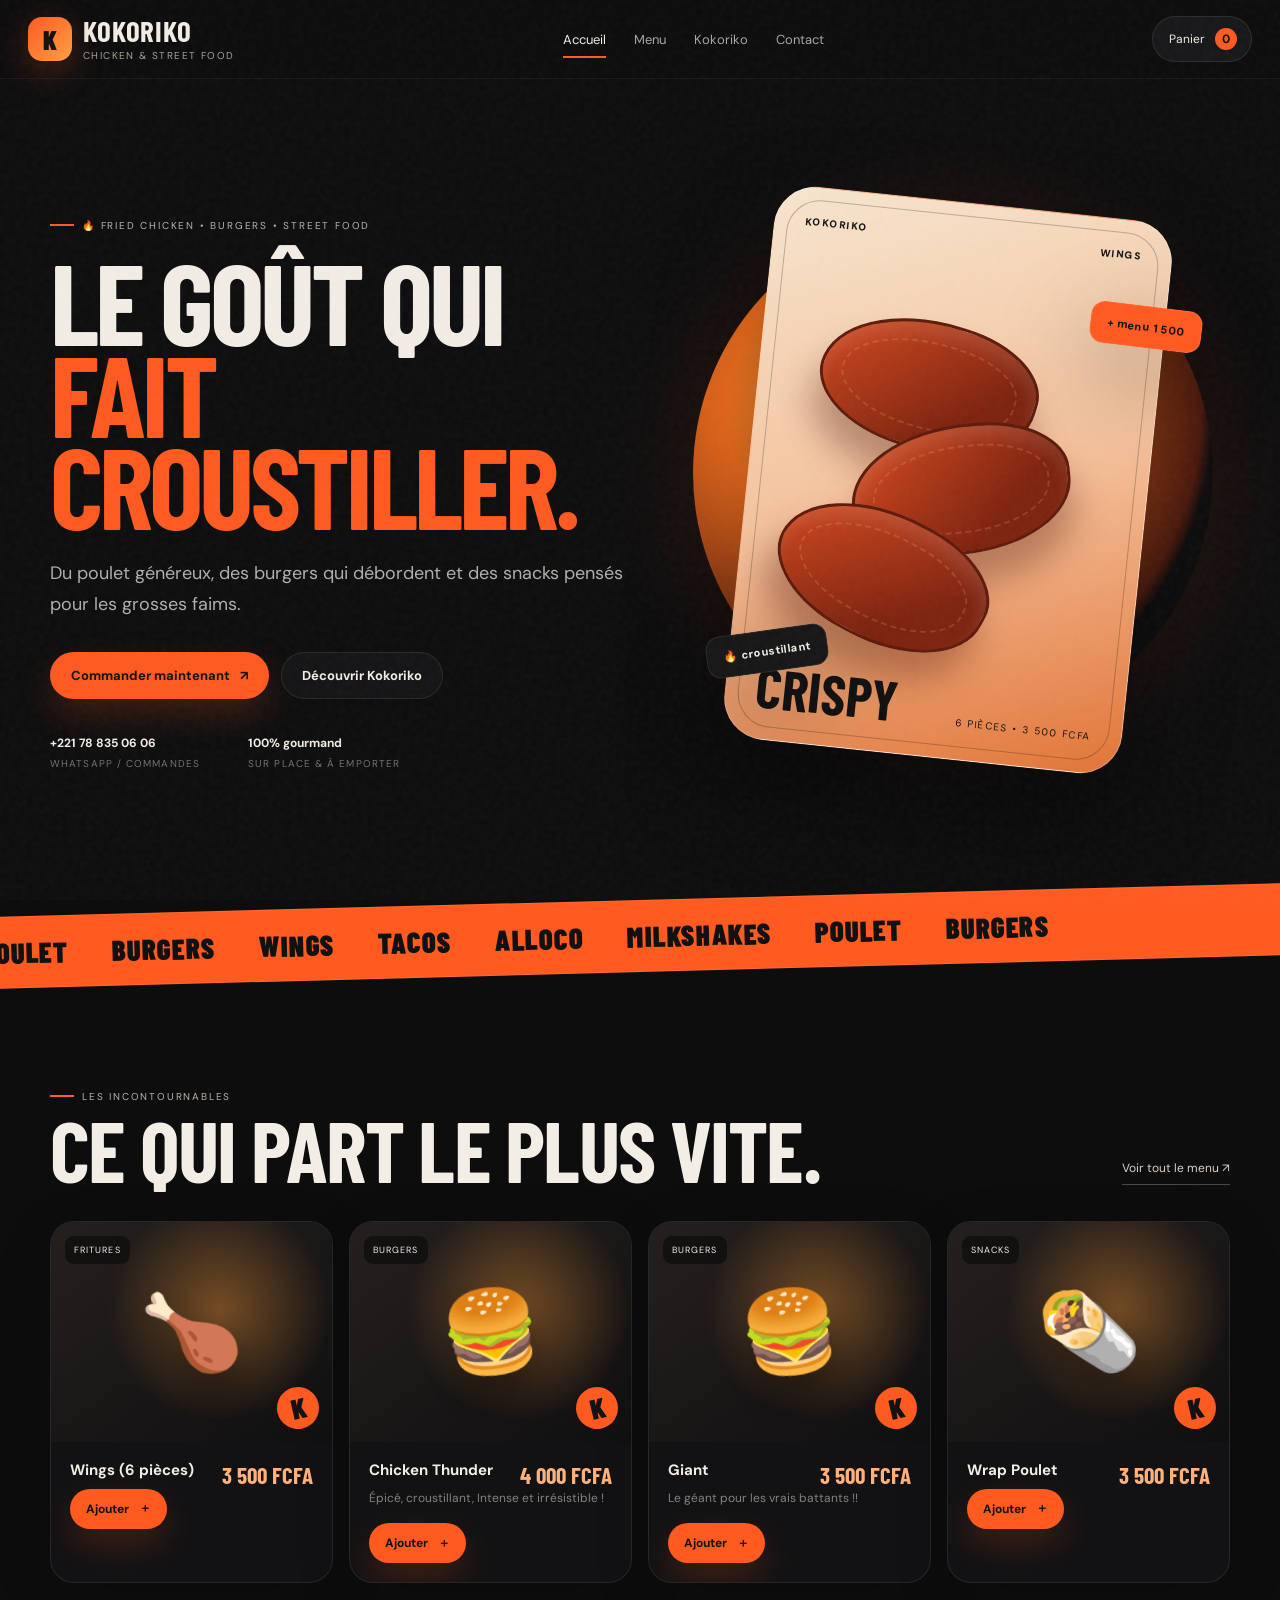
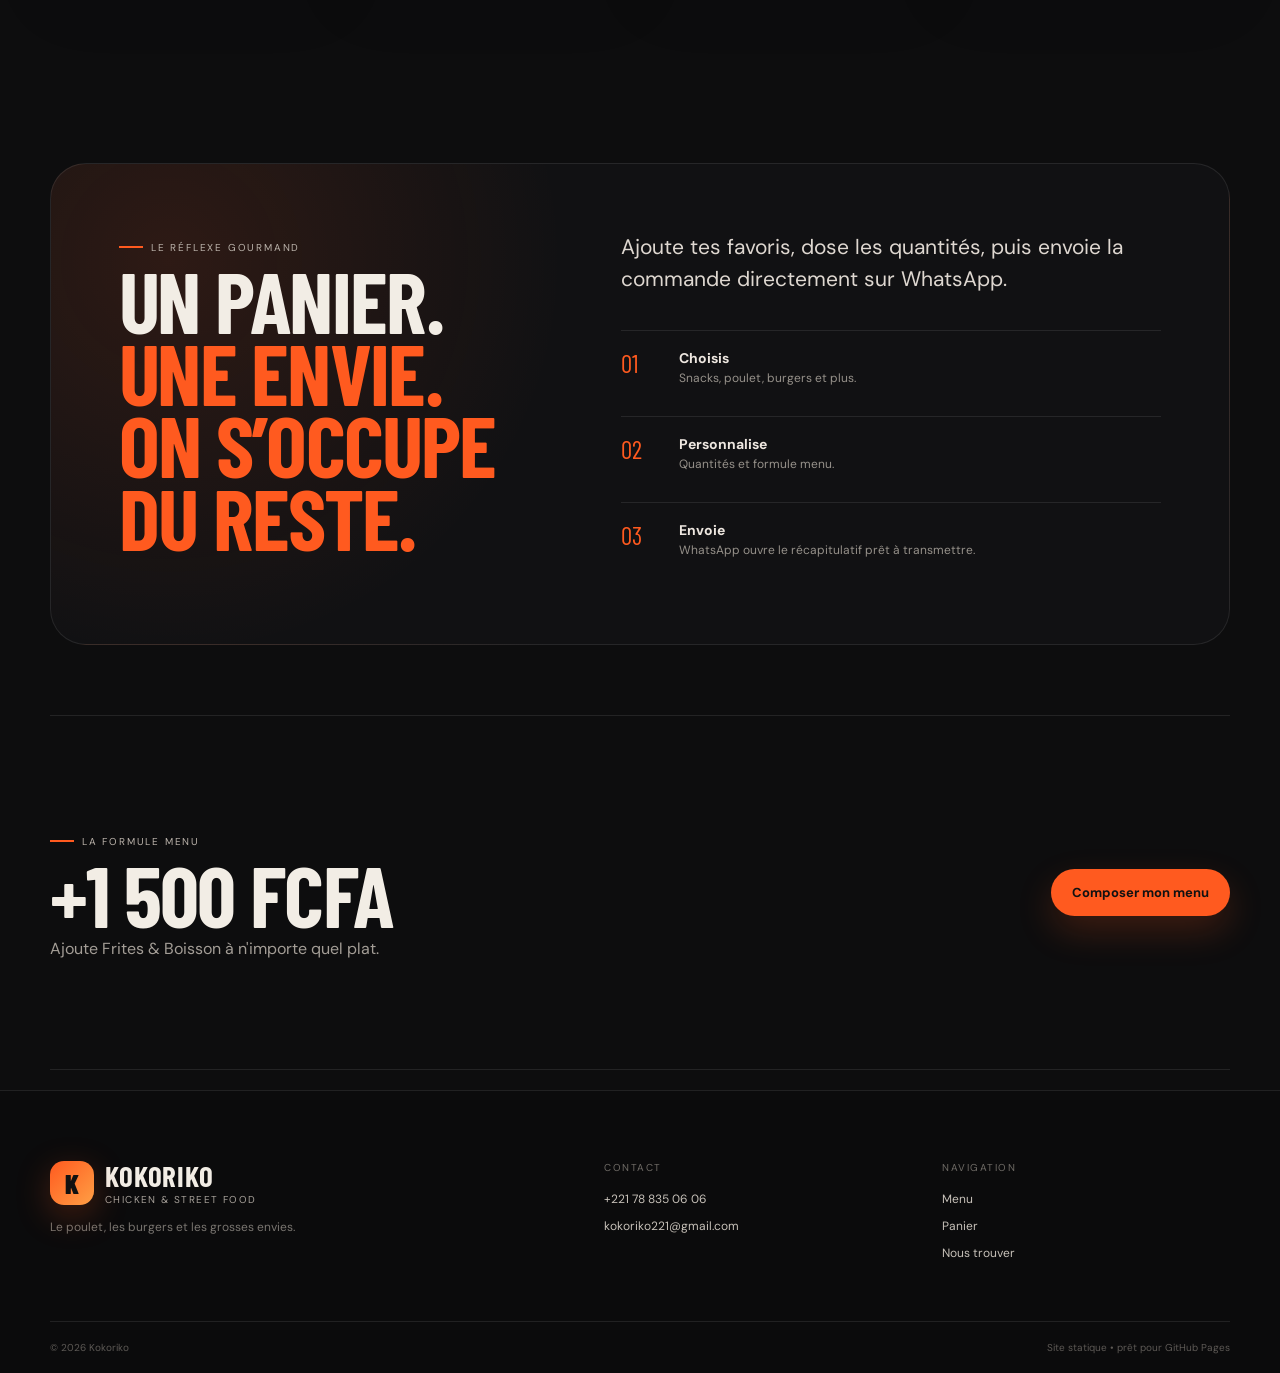
==== index.html @ 13b1b7cf "ase" ====
<!doctype html>
<html lang="fr">
<head>
  <meta charset="utf-8">
  <meta name="viewport" content="width=device-width, initial-scale=1">
  <meta name="description" content="Kokoriko — poulet, burgers, snacks et accompagnements. Commandez en ligne et envoyez votre panier par WhatsApp.">
  <meta name="theme-color" content="#101010">
  <title>Kokoriko — Le goût qui fait croustiller</title>
  <link rel="stylesheet" href="styles.css">
  <script defer src="app.js"></script>
</head>
<body data-page="home">
  <div class="noise" aria-hidden="true"></div>
  <header class="site-header">
    <a class="brand" href="index.html" aria-label="Kokoriko, accueil">
      <span class="brand-mark"><img src="assets/logokok.jpeg" alt="" onerror="this.style.display='none'" loading="lazy"><span>K</span></span>
      <span class="brand-copy"><strong>Kokoriko</strong><small>Chicken & Street Food</small></span>
    </a>
    <nav class="main-nav" aria-label="Navigation principale">
      <a class="nav-link is-active" href="index.html">Accueil</a>
      <a class="nav-link" href="menu.html">Menu</a>
      <a class="nav-link" href="a-propos.html">Kokoriko</a>
      <a class="nav-link" href="contact.html">Contact</a>
    </nav>
    <a class="cart-pill" href="panier.html" aria-label="Voir le panier">
      <span>Panier</span><b data-cart-count>0</b>
    </a>
  </header>

  <main>
    <section class="hero shell">
      <div class="hero-copy reveal">
        <span class="eyebrow">🔥 Fried chicken • burgers • street food</span>
        <h1>Le goût qui<br><em>fait croustiller.</em></h1>
        <p>Du poulet généreux, des burgers qui débordent et des snacks pensés pour les grosses faims.</p>
        <div class="hero-actions">
          <a class="btn btn-primary" href="menu.html">Commander maintenant <span>↗</span></a>
          <a class="btn btn-ghost" href="a-propos.html">Découvrir Kokoriko</a>
        </div>
        <div class="hero-meta">
          <span><b>+221 78 835 06 06</b><small>WhatsApp / commandes</small></span>
          <span><b>100% gourmand</b><small>sur place & à emporter</small></span>
        </div>
      </div>
      <div class="hero-art reveal reveal-delay" aria-label="Illustration Kokoriko">
        <div class="sun-disc"></div>
        <div class="chicken-card">
          <div class="card-top"><span>KOKORIKO</span><span>WINGS</span></div>
          <div class="food-stack">
            <div class="wing wing-1"></div><div class="wing wing-2"></div><div class="wing wing-3"></div>
          </div>
          <div class="card-bottom"><strong>CRISPY</strong><small>6 pièces • 3 500 FCFA</small></div>
        </div>
        <div class="floating-note note-1">🔥 croustillant</div>
        <div class="floating-note note-2">+ menu 1 500</div>
      </div>
    </section>

    <section class="marquee" aria-label="Spécialités Kokoriko">
      <div><span>POULET</span><span>BURGERS</span><span>WINGS</span><span>TACOS</span><span>ALLOCO</span><span>MILKSHAKES</span><span>POULET</span><span>BURGERS</span></div>
    </section>

    <section class="section shell">
      <div class="section-head reveal">
        <div><span class="eyebrow">Les incontournables</span><h2>Ce qui part le plus vite.</h2></div>
        <a class="text-link" href="menu.html">Voir tout le menu ↗</a>
      </div>
      <div class="product-grid featured-grid" data-featured></div>
    </section>

    <section class="section dark-panel shell reveal">
      <div class="story-grid">
        <div>
          <span class="eyebrow">Le réflexe gourmand</span>
          <h2>Un panier.<br><em>Une envie.<br>On s’occupe du reste.</em></h2>
        </div>
        <div>
          <p class="lead">Ajoute tes favoris, dose les quantités, puis envoie la commande directement sur WhatsApp.</p>
          <div class="feature-list">
            <div><span>01</span><p><strong>Choisis</strong><br>Snacks, poulet, burgers et plus.</p></div>
            <div><span>02</span><p><strong>Personnalise</strong><br>Quantités et formule menu.</p></div>
            <div><span>03</span><p><strong>Envoie</strong><br>WhatsApp ouvre le récapitulatif prêt à transmettre.</p></div>
          </div>
        </div>
      </div>
    </section>

    <section class="section shell cta-banner reveal">
      <div><span class="eyebrow">La formule menu</span><h2>+1 500 FCFA</h2><p>Ajoute Frites & Boisson à n'importe quel plat.</p></div>
      <a class="btn btn-primary" href="menu.html">Composer mon menu</a>
    </section>
  </main>

  <footer class="site-footer">
    <div class="shell footer-grid">
      <div><a class="brand" href="index.html"><span class="brand-mark"><img src="assets/logokok.jpeg" alt="" onerror="this.style.display='none'" loading="lazy"><span>K</span></span><span class="brand-copy"><strong>Kokoriko</strong><small>Chicken & Street Food</small></span></a><p>Le poulet, les burgers et les grosses envies.</p></div>
      <div><span class="footer-label">Contact</span><a href="tel:+221788350606">+221 78 835 06 06</a><a href="mailto:kokoriko221@gmail.com">kokoriko221@gmail.com</a></div>
      <div><span class="footer-label">Navigation</span><a href="menu.html">Menu</a><a href="panier.html">Panier</a><a href="contact.html">Nous trouver</a></div>
    </div>
    <div class="shell footer-bottom"><span>© <span data-year></span> Kokoriko</span><span>Site statique • prêt pour GitHub Pages</span></div>
  </footer>
</body>
</html>
---- styles.css ----
@import url('https://fonts.googleapis.com/css2?family=Barlow+Condensed:wght@500;600;700;800;900&family=DM+Sans:wght@400;500;600;700&display=swap');
:root{--bg:#0d0d0e;--panel:#151517;--paper:#f2ede5;--muted:#a7a19a;--ink:#121213;--accent:#ff5a1f;--accent-2:#ff9d38;--line:rgba(255,255,255,.09);--shadow:0 30px 90px rgba(0,0,0,.34);--radius:28px}
*{box-sizing:border-box}html{scroll-behavior:smooth}body{margin:0;background:var(--bg);color:var(--paper);font-family:'DM Sans',system-ui,sans-serif;overflow-x:hidden}body.drawer-open{overflow:hidden}a{text-decoration:none;color:inherit}button,input{font:inherit}button{cursor:pointer}.shell{width:min(1180px,calc(100% - 40px));margin-inline:auto}.noise{pointer-events:none;position:fixed;inset:0;z-index:1000;opacity:.045;background-image:url("data:image/svg+xml,%3Csvg viewBox='0 0 180 180' xmlns='http://www.w3.org/2000/svg'%3E%3Cfilter id='n'%3E%3CfeTurbulence type='fractalNoise' baseFrequency='.85' numOctaves='2' stitchTiles='stitch'/%3E%3C/filter%3E%3Crect width='100%25' height='100%25' filter='url(%23n)' opacity='.9'/%3E%3C/svg%3E")} .site-header{position:sticky;top:0;z-index:200;padding:16px 28px;display:flex;align-items:center;justify-content:space-between;gap:24px;background:rgba(13,13,14,.78);backdrop-filter:blur(18px);border-bottom:1px solid rgba(255,255,255,.05)}.brand{display:inline-flex;align-items:center;gap:11px;min-width:205px}.brand-mark{display:grid;place-items:center;width:44px;height:44px;border-radius:14px;background:linear-gradient(135deg,var(--accent),#ff9f45);color:#111;font-family:'Barlow Condensed',sans-serif;font-weight:900;font-size:27px;box-shadow:0 10px 34px rgba(255,90,31,.25);position:relative;overflow:hidden}.brand-mark:after{content:'';position:absolute;width:18px;height:100px;transform:rotate(35deg);background:rgba(255,255,255,.25);left:-35px;transition:.5s}.brand:hover .brand-mark:after{left:70px}.brand-mark img{position:absolute;inset:0;width:100%;height:100%;object-fit:cover;z-index:2}.brand-mark>span{position:relative;z-index:1}.brand-copy{display:flex;flex-direction:column;line-height:.9}.brand-copy strong{text-transform:uppercase;font-family:'Barlow Condensed',sans-serif;font-size:29px;letter-spacing:.03em}.brand-copy small{font-size:10px;color:var(--muted);letter-spacing:.14em;text-transform:uppercase;margin-top:6px}.main-nav{display:flex;align-items:center;justify-content:center;gap:28px}.nav-link{font-size:13px;color:#aaa6a0;transition:.25s;position:relative}.nav-link:after{content:'';position:absolute;left:0;bottom:-10px;width:100%;height:2px;background:var(--accent);transform:scaleX(0);transform-origin:left;transition:.25s}.nav-link:hover,.nav-link.is-active{color:var(--paper)}.nav-link.is-active:after,.nav-link:hover:after{transform:scaleX(1)}.cart-pill{display:inline-flex;align-items:center;gap:10px;padding:11px 14px 11px 16px;border:1px solid var(--line);border-radius:999px;background:#171719;font-size:12px;transition:.25s}.cart-pill:hover{border-color:rgba(255,90,31,.4);transform:translateY(-1px)}.cart-pill b{display:grid;place-items:center;min-width:22px;height:22px;padding:0 6px;border-radius:999px;background:var(--accent);color:#101010}.hero{min-height:calc(100vh - 78px);display:grid;grid-template-columns:1.02fr .98fr;gap:30px;align-items:center;padding-block:70px 90px}.hero-copy{padding-top:20px}.eyebrow{display:inline-flex;align-items:center;gap:8px;font-size:10px;letter-spacing:.18em;text-transform:uppercase;color:#bbb3ab}.eyebrow:before{content:'';width:24px;height:2px;background:var(--accent);display:inline-block}.hero h1,.page-hero h1{font-family:'Barlow Condensed',sans-serif;font-size:clamp(76px,9vw,148px);line-height:.8;letter-spacing:-.035em;text-transform:uppercase;margin:22px 0 28px}.hero h1 em,.page-hero h1 em,h2 em{font-style:normal;color:var(--accent)}.hero-copy>p,.page-hero p{max-width:600px;font-size:18px;line-height:1.7;color:#b2aea8}.hero-actions{display:flex;gap:12px;flex-wrap:wrap;margin-top:32px}.btn{display:inline-flex;justify-content:center;align-items:center;gap:10px;border:1px solid transparent;border-radius:999px;padding:14px 20px;font-weight:700;font-size:13px;transition:.25s;min-height:46px}.btn:hover{transform:translateY(-2px)}.btn-primary{background:var(--accent);color:#111;box-shadow:0 15px 36px rgba(255,90,31,.2)}.btn-primary:hover{background:#ff6d38}.btn-ghost{border-color:var(--line);background:#141416;color:var(--paper)}.btn-small{min-height:40px;padding:10px 15px;font-size:12px}.full{width:100%}.hero-meta{display:flex;gap:48px;margin-top:36px}.hero-meta span{display:flex;flex-direction:column;gap:6px}.hero-meta b{font-size:12px}.hero-meta small{color:#74716c;font-size:10px;text-transform:uppercase;letter-spacing:.11em}.hero-art{position:relative;min-height:620px;display:grid;place-items:center}.sun-disc{position:absolute;right:3%;top:7%;width:min(520px,72vw);aspect-ratio:1;border-radius:50%;background:radial-gradient(circle at 38% 38%,#ffc164 0,#ff7b29 34%,#4e1c10 68%,rgba(21,10,7,.1) 71%);filter:saturate(1.1);box-shadow:0 0 100px rgba(255,90,31,.12)}.chicken-card{position:relative;width:min(400px,74vw);aspect-ratio:.72;border-radius:42px;background:linear-gradient(160deg,#f7e6cf,#f5c29c 51%,#e27436);transform:rotate(6deg);box-shadow:0 45px 100px rgba(0,0,0,.45);overflow:hidden;border:1px solid rgba(255,255,255,.23)}.chicken-card:before{content:'';position:absolute;inset:12px;border:1px solid rgba(17,17,17,.25);border-radius:34px}.card-top,.card-bottom{position:absolute;left:30px;right:30px;display:flex;justify-content:space-between;z-index:3;color:#111}.card-top{top:28px;font-size:10px;font-weight:800;letter-spacing:.15em}.card-bottom{bottom:30px;align-items:flex-end}.card-bottom strong{font-family:'Barlow Condensed',sans-serif;font-size:56px;line-height:.8}.card-bottom small{font-size:10px;text-transform:uppercase;letter-spacing:.14em}.food-stack{position:absolute;inset:90px 28px 88px}.wing{position:absolute;width:220px;height:130px;border-radius:58% 42% 54% 46%;background:linear-gradient(135deg,#d94c20,#7e230f 70%);box-shadow:inset 0 12px 16px rgba(255,255,255,.1),0 30px 35px rgba(75,20,8,.35);border:3px solid #5e1b0d;transform-origin:center}.wing:after{content:'';position:absolute;inset:18px;border-radius:inherit;border:2px dashed rgba(255,196,140,.18)}.wing-1{top:30px;left:32px;transform:rotate(11deg)}.wing-2{top:130px;left:75px;transform:rotate(-11deg)}.wing-3{top:225px;left:6px;transform:rotate(22deg)}.floating-note{position:absolute;padding:13px 16px;background:#161617;border:1px solid var(--line);box-shadow:var(--shadow);border-radius:14px;font-weight:800;font-size:11px;letter-spacing:.04em}.note-1{left:7%;bottom:19%;transform:rotate(-8deg)}.note-2{right:5%;top:22%;transform:rotate(7deg);background:var(--accent);color:#111}.marquee{padding:17px 0;overflow:hidden;border-top:1px solid var(--line);border-bottom:1px solid var(--line);transform:rotate(-1.5deg) scale(1.03);background:var(--accent);color:#111}.marquee>div{display:flex;gap:42px;width:max-content;animation:scroll 22s linear infinite;font-family:'Barlow Condensed',sans-serif;font-size:28px;font-weight:900;text-transform:uppercase;letter-spacing:.04em}@keyframes scroll{to{transform:translateX(-50%)}}.section{padding-block:110px}.section-head{display:flex;justify-content:space-between;align-items:flex-end;gap:20px;margin-bottom:36px}.section h2,.story-grid h2,.cta-banner h2{font-family:'Barlow Condensed',sans-serif;text-transform:uppercase;font-size:clamp(52px,7vw,86px);line-height:.84;margin:10px 0 0;letter-spacing:-.02em}.text-link{font-size:12px;color:#d8d0c8;padding-bottom:8px;border-bottom:1px solid #4a4743}.product-grid{display:grid;grid-template-columns:repeat(4,1fr);gap:16px}.product-card{background:#121214;border:1px solid var(--line);border-radius:24px;overflow:hidden;transition:.35s;box-shadow:0 18px 60px rgba(0,0,0,.12)}.product-card:hover{transform:translateY(-8px);border-color:rgba(255,90,31,.38);box-shadow:0 25px 70px rgba(0,0,0,.28)}.product-visual{height:220px;position:relative;display:grid;place-items:center;background:radial-gradient(circle at 60% 40%,rgba(255,155,56,.4),transparent 52%),linear-gradient(145deg,#24201e,#100f10)}.product-emoji{font-size:80px;filter:drop-shadow(0 25px 20px rgba(0,0,0,.4));transform:rotate(-8deg);transition:.3s}.product-card:hover .product-emoji{transform:rotate(4deg) scale(1.06)}.product-cat{position:absolute;left:14px;top:14px;background:rgba(10,10,10,.58);backdrop-filter:blur(8px);font-size:9px;padding:8px 9px;border-radius:9px;text-transform:uppercase;letter-spacing:.12em}.product-burst{position:absolute;right:13px;bottom:13px;display:grid;place-items:center;width:42px;height:42px;border-radius:50%;background:var(--accent);color:#121212;font-family:'Barlow Condensed',sans-serif;font-size:28px;font-weight:900;transform:rotate(-13deg)}.product-body{padding:19px}.product-title{display:flex;justify-content:space-between;gap:12px;align-items:flex-start}.product-title h3,.menu-row h3{font-size:15px;margin:0 0 7px;line-height:1.2}.product-title strong,.menu-row-buy strong{white-space:nowrap;font-family:'Barlow Condensed',sans-serif;font-size:23px;color:#ffb179}.product-body p,.menu-row p{margin:0 0 16px;color:#85827e;font-size:12px;line-height:1.55}.dark-panel{padding-block:70px}.story-grid{display:grid;grid-template-columns:.9fr 1.1fr;gap:60px;padding:68px;border:1px solid var(--line);border-radius:36px;background:radial-gradient(circle at 10% 20%,rgba(255,90,31,.12),transparent 35%),#111113}.story-grid .lead{font-size:21px;line-height:1.5;color:#ded7d0;margin-top:0}.feature-list{display:grid;gap:12px;margin-top:35px}.feature-list>div{display:grid;grid-template-columns:42px 1fr;gap:16px;padding:17px 0;border-top:1px solid var(--line)}.feature-list span{font-family:'Barlow Condensed',sans-serif;font-size:25px;color:var(--accent)}.feature-list p{margin:0;color:#96918a;font-size:12px;line-height:1.5}.feature-list strong{color:#eee7e0;font-size:14px}.cta-banner{display:flex;justify-content:space-between;align-items:center;gap:24px;border-top:1px solid var(--line);border-bottom:1px solid var(--line)}.cta-banner p{color:#a39d96;margin:8px 0 0}.site-footer{border-top:1px solid var(--line);padding-top:70px;margin-top:20px;background:#0b0b0c}.footer-grid{display:grid;grid-template-columns:1.4fr .8fr .8fr;gap:50px;padding-bottom:60px}.footer-grid p{color:#797570;max-width:330px;font-size:12px;line-height:1.7}.footer-grid>div:not(:first-child){display:flex;flex-direction:column;gap:11px}.footer-grid a:not(.brand){font-size:12px;color:#c7c1b9}.footer-label{font-size:10px;text-transform:uppercase;letter-spacing:.15em;color:#6f6b66;margin-bottom:6px}.footer-bottom{padding:19px 0;border-top:1px solid var(--line);display:flex;justify-content:space-between;gap:20px;color:#5d5955;font-size:10px}.page-hero{min-height:58vh;display:flex;justify-content:space-between;align-items:center;gap:40px;padding-block:90px 50px}.page-hero>div:first-child{max-width:760px}.page-hero h1{font-size:clamp(74px,10vw,138px);margin-bottom:24px}.page-hero-sticker,.about-symbol,.contact-orb{flex:none}.page-hero-sticker{width:220px;height:220px;border-radius:50%;display:grid;place-items:center;text-align:center;background:var(--accent);color:#111;font-family:'Barlow Condensed',sans-serif;font-weight:900;font-size:53px;line-height:.72;transform:rotate(8deg);box-shadow:0 35px 80px rgba(255,90,31,.18)}.page-hero-sticker small{display:block;font:700 10px/1.35 'DM Sans',sans-serif;letter-spacing:.14em;text-transform:uppercase}.big-sticker{background:#f2ede5;color:#111;box-shadow:none}.menu-tools{display:flex;justify-content:space-between;align-items:center;gap:18px;position:sticky;top:77px;z-index:50;padding:15px 0;background:linear-gradient(180deg,rgba(13,13,14,.97) 70%,rgba(13,13,14,0));backdrop-filter:blur(14px)}.search-wrap{display:flex;align-items:center;gap:10px;min-width:280px;padding:13px 15px;border:1px solid var(--line);background:#121214;border-radius:15px}.search-wrap span{font-size:19px;color:#777}.search-wrap input{width:100%;background:none;border:0;outline:0;color:#eee;font-size:13px}.chips{display:flex;gap:8px;flex-wrap:wrap;justify-content:flex-end}.chip{border:1px solid var(--line);background:#111113;color:#a4a09b;border-radius:999px;padding:9px 11px;font-size:10px;transition:.2s}.chip:hover,.chip.is-active{background:var(--accent);color:#111;border-color:var(--accent)}.compact-top{padding-top:48px}.menu-list{display:grid;gap:70px}.menu-group-head{display:flex;justify-content:space-between;align-items:flex-end;gap:20px;margin-bottom:18px}.menu-group-head h2{font-size:38px;line-height:.95;margin:9px 0 0}.menu-count{font-size:10px;text-transform:uppercase;letter-spacing:.13em;color:#6d6964}.menu-items{border-top:1px solid var(--line)}.menu-row{display:flex;justify-content:space-between;align-items:center;gap:20px;padding:17px 0;border-bottom:1px solid var(--line);transition:.2s}.menu-row:hover{padding-inline:8px;background:rgba(255,255,255,.015)}.menu-row-main{display:flex;align-items:center;gap:14px;min-width:0}.mini-plate{flex:none;display:grid;place-items:center;width:48px;height:48px;border-radius:16px;background:#1b1918;border:1px solid var(--line);font-size:24px}.menu-row h3{font-size:14px;margin:0 0 4px}.menu-row p{margin:0;max-width:680px}.menu-row-buy{display:flex;align-items:center;gap:17px}.round-add{flex:none;width:40px;height:40px;border-radius:50%;border:1px solid rgba(255,90,31,.38);background:rgba(255,90,31,.08);color:var(--accent);font-size:23px;transition:.25s}.round-add:hover{background:var(--accent);color:#111;transform:rotate(90deg)}.cart-drawer{position:fixed;right:0;top:0;height:100vh;width:min(430px,92vw);z-index:500;transform:translateX(110%);transition:.35s cubic-bezier(.2,.9,.2,1);background:#111113;border-left:1px solid var(--line);box-shadow:-30px 0 90px rgba(0,0,0,.45)}.cart-drawer.is-open{transform:translateX(0)}.drawer-inner{height:100%;padding:34px;display:flex;flex-direction:column}.drawer-head,.cart-head{display:flex;justify-content:space-between;align-items:flex-end;gap:18px}.drawer-head h2,.cart-head h2,.checkout-card h2{margin:7px 0 0;font-family:'Barlow Condensed',sans-serif;font-size:40px;text-transform:uppercase}.icon-btn{width:38px;height:38px;border-radius:50%;border:1px solid var(--line);background:#171719;color:#eee;font-size:24px}.drawer-backdrop{display:none;position:fixed;inset:0;background:rgba(0,0,0,.58);backdrop-filter:blur(5px);z-index:450}.cart-drawer.is-open+.drawer-backdrop{display:block}.cart-items{margin:26px 0;overflow:auto;flex:1}.cart-line{display:grid;grid-template-columns:48px 1fr auto;gap:12px;padding:15px 0;border-bottom:1px solid var(--line)}.cart-line-main{min-width:0}.cart-line-main>strong{display:block;font-size:12px;line-height:1.3}.cart-line-main>span{display:block;margin-top:4px;color:#6f6b66;font-size:10px}.qty{display:flex;align-items:center;gap:10px;margin-top:8px}.qty button{width:28px;height:28px;border-radius:8px;border:1px solid var(--line);background:#171719;color:#ddd}.qty b{font-size:11px}.cart-line-total{text-align:right}.cart-line-total>strong{font-family:'Barlow Condensed',sans-serif;font-size:19px;white-space:nowrap;color:#ffb179}.remove-link,.text-btn{background:none;border:0;color:#6f6a65;font-size:10px;text-decoration:underline;padding:0;margin-top:6px}.remove-link:hover,.text-btn:hover{color:#fff}.drawer-total,.checkout-summary>div{display:flex;justify-content:space-between;align-items:center;padding:17px 0;border-top:1px solid var(--line);margin-bottom:14px}.drawer-total span,.checkout-summary span{font-size:11px;color:#88837d;text-transform:uppercase;letter-spacing:.13em}.drawer-total strong,.checkout-summary strong{font-family:'Barlow Condensed',sans-serif;font-size:35px;color:#ffb179}.drawer-empty{height:100%;display:grid;place-items:center;color:#746f69;font-size:13px}.cart-page-grid{display:grid;grid-template-columns:minmax(0,1fr) 380px;gap:34px;padding-top:40px}.cart-main{border-top:1px solid var(--line)}.cart-head{padding:20px 0;border-bottom:1px solid var(--line)}.cart-head h2{font-size:32px}.checkout-card{position:sticky;top:105px;background:#151517;border:1px solid var(--line);padding:26px;border-radius:25px;height:max-content}.checkout-card label{display:block;margin-top:18px;font-size:10px;text-transform:uppercase;letter-spacing:.12em;color:#7e7974}.checkout-card input{display:block;width:100%;margin-top:8px;padding:13px 14px;background:#0f0f10;color:#f4eee5;border:1px solid var(--line);border-radius:12px;outline:0;font-size:12px}.checkout-card input:focus{border-color:rgba(255,90,31,.58)}.checkout-summary{margin-top:20px}.checkout-summary small{display:block;color:#68635d;font-size:9px;line-height:1.5}.micro-note{font-size:9px;line-height:1.5;color:#66615c;text-align:center;margin:13px 0 0}.empty-state,.no-results{padding:80px 30px;text-align:center;border:1px dashed var(--line);border-radius:25px;margin-top:28px}.empty-state span,.no-results span{display:block;font-size:50px;margin-bottom:12px}.empty-state h3,.no-results h3{margin:0 0 7px;font-family:'Barlow Condensed',sans-serif;font-size:36px;text-transform:uppercase}.empty-state p,.no-results p{color:#77716b;font-size:12px;margin:0 0 22px}.manifesto{display:grid;grid-template-columns:.8fr 1.2fr;gap:60px}.manifesto-copy h2{font-size:clamp(58px,7vw,92px)}.manifesto-cards{display:grid;grid-template-columns:repeat(3,1fr);gap:15px}.info-card{padding:28px;border-radius:24px;background:#141416;border:1px solid var(--line);min-height:300px;display:flex;flex-direction:column}.info-card>span{font-family:'Barlow Condensed',sans-serif;color:var(--accent);font-size:30px}.info-card h3{font-family:'Barlow Condensed',sans-serif;text-transform:uppercase;font-size:40px;margin:90px 0 8px}.info-card p{font-size:12px;line-height:1.65;color:#7e7973;margin:0}.quote-panel{padding:90px 30px;text-align:center;border-top:1px solid var(--line);border-bottom:1px solid var(--line)}.quote-panel p{font-family:'Barlow Condensed',sans-serif;text-transform:uppercase;font-size:clamp(40px,6vw,78px);line-height:.9;margin:0}.quote-panel span{display:block;color:#6f6a65;text-transform:uppercase;font-size:9px;letter-spacing:.2em;margin-top:24px}.about-symbol,.contact-orb{width:240px;height:240px;border-radius:50%;display:grid;place-items:center;position:relative;background:conic-gradient(from 20deg,#ffb04d,#ff5a1f,#32160d,#ff5a1f,#ffb04d);box-shadow:0 35px 80px rgba(255,90,31,.16)}.about-symbol:after,.contact-orb:after{content:'';position:absolute;inset:18px;border-radius:50%;border:1px solid rgba(17,17,17,.25);background:#111113}.about-symbol span,.contact-orb span,.about-symbol small,.contact-orb small{position:relative;z-index:2}.about-symbol span{font-family:'Barlow Condensed',sans-serif;font-size:120px;font-weight:900}.about-symbol small,.contact-orb small{position:absolute;bottom:45px;font-size:9px;text-transform:uppercase;letter-spacing:.2em}.contact-orb span{font-family:'Barlow Condensed',sans-serif;font-size:65px;font-weight:900}.contact-grid{display:grid;grid-template-columns:repeat(2,1fr);gap:18px}.contact-card{padding:35px;background:#141416;border:1px solid var(--line);border-radius:28px;min-height:310px}.contact-icon{display:grid;place-items:center;width:54px;height:54px;border-radius:18px;background:rgba(255,90,31,.12);color:var(--accent);font-size:22px;margin-bottom:55px}.contact-card h2{font-family:'Barlow Condensed',sans-serif;font-size:43px;text-transform:uppercase;line-height:.9;margin:10px 0}.contact-card p{color:#77736e;font-size:12px;max-width:450px;line-height:1.6}.map-placeholder{min-height:390px;border:1px solid var(--line);border-radius:30px;background:linear-gradient(140deg,#151517,#0e0e0f);display:grid;place-items:center;text-align:center;position:relative;overflow:hidden}.map-placeholder:before{content:'';position:absolute;inset:-20%;background:repeating-linear-gradient(120deg,transparent 0 70px,rgba(255,255,255,.025) 71px 73px)}.map-placeholder>div{position:relative;z-index:2}.map-placeholder h2{font-family:'Barlow Condensed',sans-serif;text-transform:uppercase;font-size:64px;margin:9px 0}.map-placeholder p{max-width:430px;color:#77736e;font-size:12px;line-height:1.65}.map-grid{display:grid;grid-template-columns:repeat(3,52px);gap:5px;justify-content:center;margin-top:24px}.map-grid i{height:52px;border:1px solid rgba(255,90,31,.16);background:rgba(255,90,31,.06);border-radius:8px;transform:rotate(8deg)}.toast{position:fixed;left:50%;bottom:30px;z-index:900;transform:translate(-50%,20px);padding:12px 16px;border-radius:999px;background:#f2ede5;color:#111;font-weight:800;font-size:11px;opacity:0;pointer-events:none;transition:.25s;box-shadow:0 20px 60px rgba(0,0,0,.35)}.toast.is-visible{opacity:1;transform:translate(-50%,0)}.reveal{opacity:0;transform:translateY(24px);transition:opacity .8s ease,transform .8s cubic-bezier(.2,.9,.2,1)}.reveal.is-visible{opacity:1;transform:none}.reveal-delay{transition-delay:.12s}
@media (max-width:980px){.site-header{padding-inline:18px}.main-nav{gap:18px}.product-grid{grid-template-columns:repeat(2,1fr)}.hero{grid-template-columns:1fr}.hero-art{min-height:500px}.story-grid,.manifesto,.cart-page-grid{grid-template-columns:1fr}.checkout-card{position:static}.manifesto-cards{grid-template-columns:1fr}.page-hero{min-height:auto;padding-top:70px}.page-hero-sticker,.about-symbol,.contact-orb{width:180px;height:180px}.about-symbol span{font-size:95px}.contact-orb span{font-size:52px}.page-hero-sticker{font-size:42px}}
@media (max-width:720px){.site-header{gap:12px}.brand{min-width:auto}.brand-copy small{display:none}.brand-copy strong{font-size:25px}.main-nav{display:none}.cart-pill span{display:none}.cart-pill{padding:8px}.hero{padding-top:54px}.hero h1,.page-hero h1{font-size:72px}.hero-copy>p,.page-hero p{font-size:15px}.hero-art{min-height:430px}.chicken-card{width:285px}.wing{width:160px;height:95px}.food-stack{inset:80px 20px 70px}.wing-1{left:25px}.wing-2{left:65px;top:108px}.wing-3{top:190px;left:0}.card-bottom strong{font-size:46px}.hero-meta{gap:20px;flex-wrap:wrap}.section{padding-block:78px}.product-grid{grid-template-columns:1fr}.section-head,.cta-banner,.menu-tools{flex-direction:column;align-items:flex-start}.chips{justify-content:flex-start}.menu-tools{position:static}.search-wrap{width:100%}.menu-group-head{align-items:flex-start;flex-direction:column}.menu-row{align-items:flex-start}.menu-row-buy{align-self:center}.page-hero{flex-direction:column;align-items:flex-start}.page-hero-sticker,.about-symbol,.contact-orb{align-self:flex-end}.footer-grid{grid-template-columns:1fr;gap:28px}.footer-bottom{flex-direction:column}.story-grid{padding:28px}.contact-grid{grid-template-columns:1fr}.drawer-inner{padding:23px}.cart-line{grid-template-columns:42px 1fr}.cart-line-total{grid-column:2;text-align:left}.drawer-total strong,.checkout-summary strong{font-size:31px}}
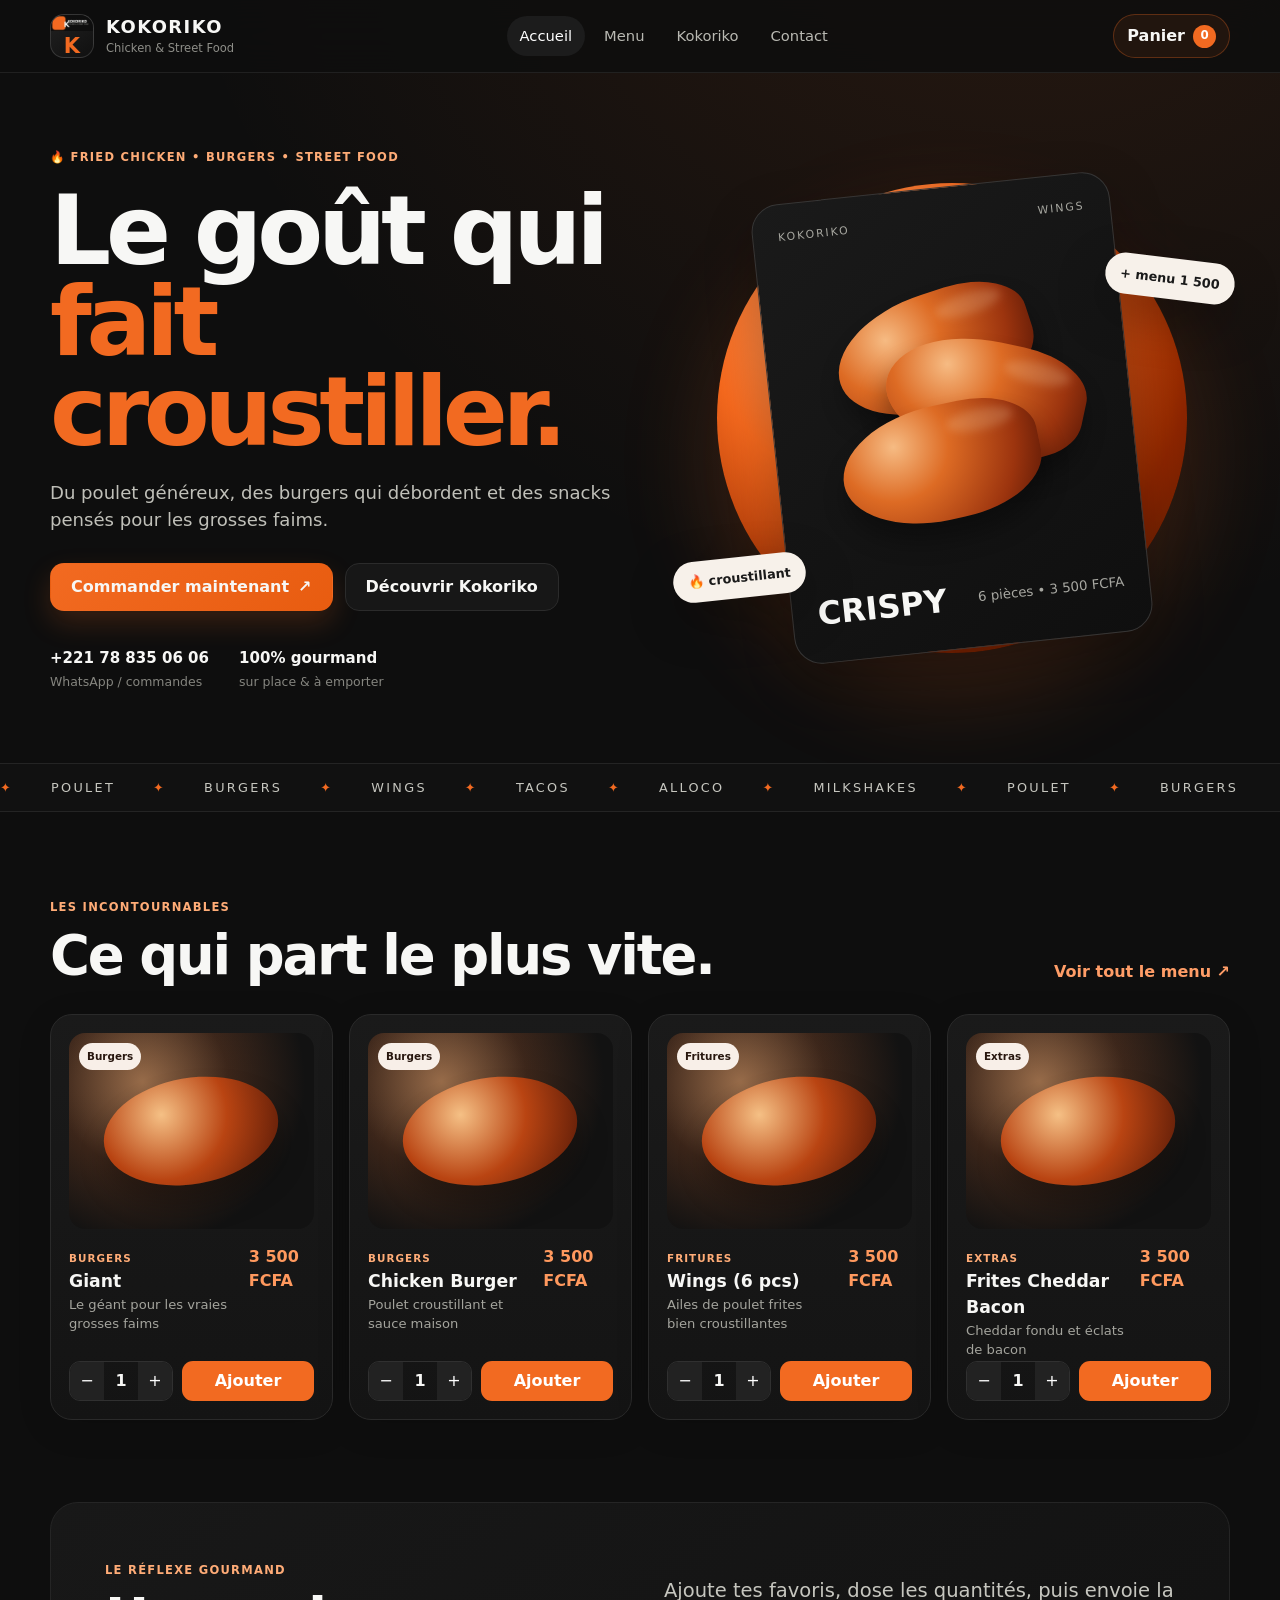
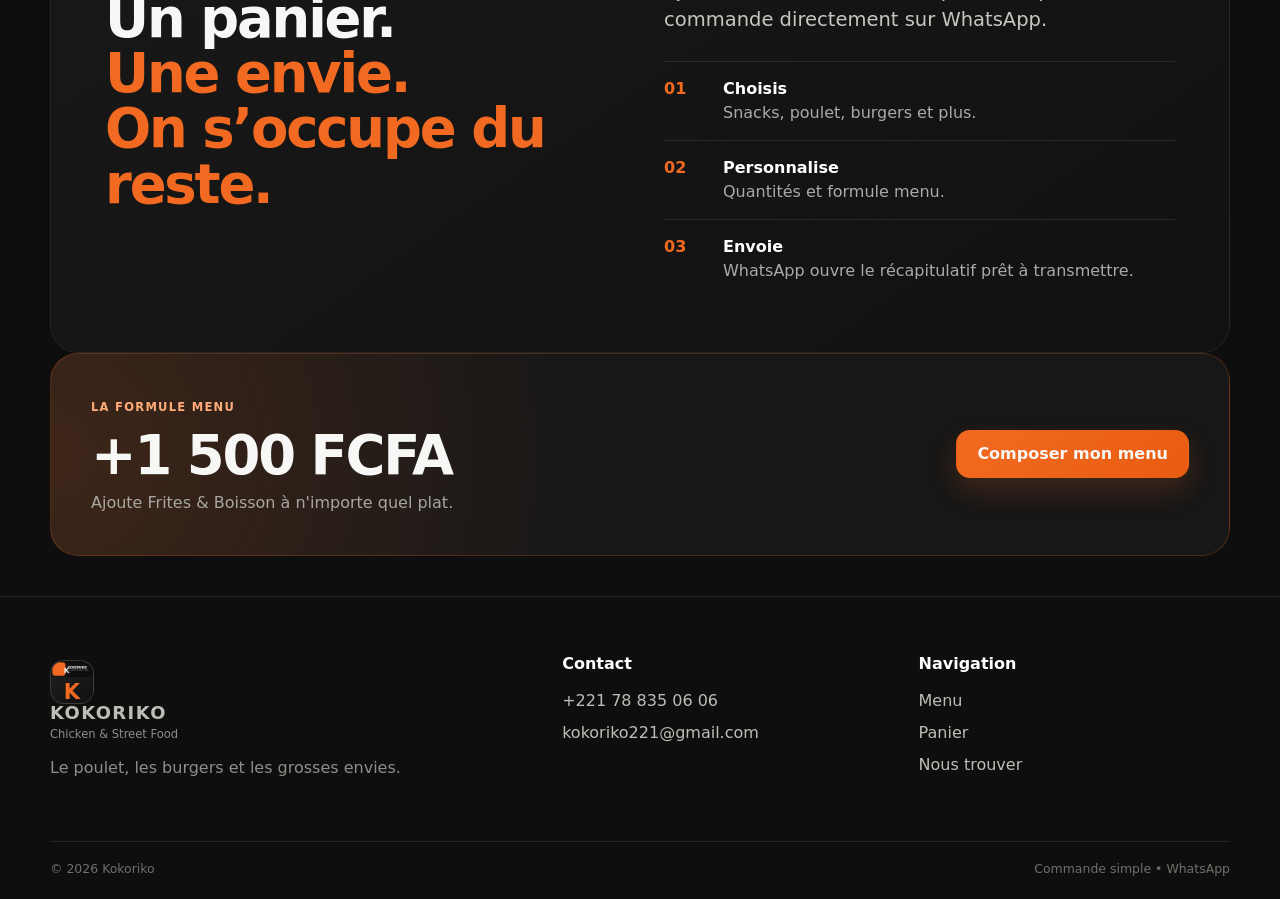
==== commit bab0517e: "ase" ====
--- a/index.html
+++ b/index.html
@@ -1,103 +1,17 @@
-<!doctype html>
-<html lang="fr">
-<head>
-  <meta charset="utf-8">
-  <meta name="viewport" content="width=device-width, initial-scale=1">
-  <meta name="description" content="Kokoriko — poulet, burgers, snacks et accompagnements. Commandez en ligne et envoyez votre panier par WhatsApp.">
-  <meta name="theme-color" content="#101010">
-  <title>Kokoriko — Le goût qui fait croustiller</title>
-  <link rel="stylesheet" href="styles.css">
-  <script defer src="app.js"></script>
-</head>
-<body data-page="home">
-  <div class="noise" aria-hidden="true"></div>
-  <header class="site-header">
-    <a class="brand" href="index.html" aria-label="Kokoriko, accueil">
-      <span class="brand-mark"><img src="assets/logokok.jpeg" alt="" onerror="this.style.display='none'" loading="lazy"><span>K</span></span>
-      <span class="brand-copy"><strong>Kokoriko</strong><small>Chicken & Street Food</small></span>
-    </a>
-    <nav class="main-nav" aria-label="Navigation principale">
-      <a class="nav-link is-active" href="index.html">Accueil</a>
-      <a class="nav-link" href="menu.html">Menu</a>
-      <a class="nav-link" href="a-propos.html">Kokoriko</a>
-      <a class="nav-link" href="contact.html">Contact</a>
-    </nav>
-    <a class="cart-pill" href="panier.html" aria-label="Voir le panier">
-      <span>Panier</span><b data-cart-count>0</b>
-    </a>
-  </header>
-
-  <main>
-    <section class="hero shell">
-      <div class="hero-copy reveal">
-        <span class="eyebrow">🔥 Fried chicken • burgers • street food</span>
-        <h1>Le goût qui<br><em>fait croustiller.</em></h1>
-        <p>Du poulet généreux, des burgers qui débordent et des snacks pensés pour les grosses faims.</p>
-        <div class="hero-actions">
-          <a class="btn btn-primary" href="menu.html">Commander maintenant <span>↗</span></a>
-          <a class="btn btn-ghost" href="a-propos.html">Découvrir Kokoriko</a>
-        </div>
-        <div class="hero-meta">
-          <span><b>+221 78 835 06 06</b><small>WhatsApp / commandes</small></span>
-          <span><b>100% gourmand</b><small>sur place & à emporter</small></span>
-        </div>
-      </div>
-      <div class="hero-art reveal reveal-delay" aria-label="Illustration Kokoriko">
-        <div class="sun-disc"></div>
-        <div class="chicken-card">
-          <div class="card-top"><span>KOKORIKO</span><span>WINGS</span></div>
-          <div class="food-stack">
-            <div class="wing wing-1"></div><div class="wing wing-2"></div><div class="wing wing-3"></div>
-          </div>
-          <div class="card-bottom"><strong>CRISPY</strong><small>6 pièces • 3 500 FCFA</small></div>
-        </div>
-        <div class="floating-note note-1">🔥 croustillant</div>
-        <div class="floating-note note-2">+ menu 1 500</div>
-      </div>
-    </section>
-
-    <section class="marquee" aria-label="Spécialités Kokoriko">
-      <div><span>POULET</span><span>BURGERS</span><span>WINGS</span><span>TACOS</span><span>ALLOCO</span><span>MILKSHAKES</span><span>POULET</span><span>BURGERS</span></div>
-    </section>
-
-    <section class="section shell">
-      <div class="section-head reveal">
-        <div><span class="eyebrow">Les incontournables</span><h2>Ce qui part le plus vite.</h2></div>
-        <a class="text-link" href="menu.html">Voir tout le menu ↗</a>
-      </div>
-      <div class="product-grid featured-grid" data-featured></div>
-    </section>
-
-    <section class="section dark-panel shell reveal">
-      <div class="story-grid">
-        <div>
-          <span class="eyebrow">Le réflexe gourmand</span>
-          <h2>Un panier.<br><em>Une envie.<br>On s’occupe du reste.</em></h2>
-        </div>
-        <div>
-          <p class="lead">Ajoute tes favoris, dose les quantités, puis envoie la commande directement sur WhatsApp.</p>
-          <div class="feature-list">
-            <div><span>01</span><p><strong>Choisis</strong><br>Snacks, poulet, burgers et plus.</p></div>
-            <div><span>02</span><p><strong>Personnalise</strong><br>Quantités et formule menu.</p></div>
-            <div><span>03</span><p><strong>Envoie</strong><br>WhatsApp ouvre le récapitulatif prêt à transmettre.</p></div>
-          </div>
-        </div>
-      </div>
-    </section>
-
-    <section class="section shell cta-banner reveal">
-      <div><span class="eyebrow">La formule menu</span><h2>+1 500 FCFA</h2><p>Ajoute Frites & Boisson à n'importe quel plat.</p></div>
-      <a class="btn btn-primary" href="menu.html">Composer mon menu</a>
-    </section>
-  </main>
-
-  <footer class="site-footer">
-    <div class="shell footer-grid">
-      <div><a class="brand" href="index.html"><span class="brand-mark"><img src="assets/logokok.jpeg" alt="" onerror="this.style.display='none'" loading="lazy"><span>K</span></span><span class="brand-copy"><strong>Kokoriko</strong><small>Chicken & Street Food</small></span></a><p>Le poulet, les burgers et les grosses envies.</p></div>
-      <div><span class="footer-label">Contact</span><a href="tel:+221788350606">+221 78 835 06 06</a><a href="mailto:kokoriko221@gmail.com">kokoriko221@gmail.com</a></div>
-      <div><span class="footer-label">Navigation</span><a href="menu.html">Menu</a><a href="panier.html">Panier</a><a href="contact.html">Nous trouver</a></div>
-    </div>
-    <div class="shell footer-bottom"><span>© <span data-year></span> Kokoriko</span><span>Site statique • prêt pour GitHub Pages</span></div>
-  </footer>
-</body>
-</html>
+<!doctype html><html lang="fr"><head><meta charset="utf-8"><meta name="viewport" content="width=device-width, initial-scale=1"><meta name="description" content="Kokoriko — poulet, burgers, snacks et accompagnements. Commandez en ligne et envoyez votre panier par WhatsApp."><meta name="theme-color" content="#f26a21"><meta name="color-scheme" content="dark"><link rel="manifest" href="manifest.json"><link rel="icon" href="assets/icon-192.png"><link rel="apple-touch-icon" href="assets/icon-192.png"><title>Kokoriko — Le goût qui fait croustiller</title><link rel="stylesheet" href="styles.css"><script defer src="js/menuData.js"></script><script defer src="js/app.js"></script></head><body data-page="home"><div class="noise" aria-hidden="true"></div><header class="site-header">
+  <a class="brand" href="index.html" aria-label="Kokoriko, accueil">
+    <span class="brand-mark"><img src="assets/logokok.jpeg" alt="" onerror="this.style.display='none'"><span>K</span></span>
+    <span class="brand-copy"><strong>Kokoriko</strong><small>Chicken & Street Food</small></span>
+  </a>
+  <nav class="main-nav" aria-label="Navigation principale">
+    <a class="nav-link is-active" href="index.html">Accueil</a>
+    <a class="nav-link " href="menu.html">Menu</a>
+    <a class="nav-link " href="a-propos.html">Kokoriko</a>
+    <a class="nav-link " href="contact.html">Contact</a>
+  </nav>
+  <a class="cart-pill" href="panier.html" aria-label="Voir le panier"><span>Panier</span><b data-cart-count>0</b></a>
+  <button class="menu-toggle" type="button" aria-label="Ouvrir le menu" data-menu-toggle>☰</button>
+  <nav class="mobile-nav" aria-label="Navigation mobile">
+    <a class="is-active" href="index.html">Accueil</a><a class="" href="menu.html">Menu</a><a class="" href="a-propos.html">Kokoriko</a><a class="" href="contact.html">Contact</a><a href="panier.html">Panier (<span data-cart-count>0</span>)</a>
+  </nav>
+</header><main><section class="hero shell"><div class="hero-copy reveal"><span class="eyebrow">🔥 Fried chicken • burgers • street food</span><h1>Le goût qui<br><em>fait croustiller.</em></h1><p>Du poulet généreux, des burgers qui débordent et des snacks pensés pour les grosses faims.</p><div class="hero-actions"><a class="btn btn-primary" href="menu.html">Commander maintenant <span>↗</span></a><a class="btn btn-ghost" href="a-propos.html">Découvrir Kokoriko</a></div><div class="hero-meta"><span><b>+221 78 835 06 06</b><small>WhatsApp / commandes</small></span><span><b>100% gourmand</b><small>sur place & à emporter</small></span></div></div><div class="hero-art reveal reveal-delay" aria-label="Illustration Kokoriko"><div class="sun-disc"></div><div class="chicken-card"><div class="card-top"><span>KOKORIKO</span><span>WINGS</span></div><div class="food-stack"><div class="wing wing-1"></div><div class="wing wing-2"></div><div class="wing wing-3"></div></div><div class="card-bottom"><strong>CRISPY</strong><small>6 pièces • 3 500 FCFA</small></div></div><div class="floating-note note-1">🔥 croustillant</div><div class="floating-note note-2">+ menu 1 500</div></div></section><section class="marquee" aria-label="Spécialités Kokoriko"><div><span>POULET</span><span>BURGERS</span><span>WINGS</span><span>TACOS</span><span>ALLOCO</span><span>MILKSHAKES</span><span>POULET</span><span>BURGERS</span></div></section><section class="section shell"><div class="section-head"><div><span class="eyebrow">Les incontournables</span><h2>Ce qui part le plus vite.</h2></div><a class="text-link" href="menu.html">Voir tout le menu ↗</a></div><div class="product-grid" data-featured></div></section><section class="section dark-panel shell"><div class="story-grid"><div><span class="eyebrow">Le réflexe gourmand</span><h2>Un panier.<br><em>Une envie.<br>On s’occupe du reste.</em></h2></div><div><p class="lead">Ajoute tes favoris, dose les quantités, puis envoie la commande directement sur WhatsApp.</p><div class="feature-list"><div><span>01</span><p><strong>Choisis</strong><br>Snacks, poulet, burgers et plus.</p></div><div><span>02</span><p><strong>Personnalise</strong><br>Quantités et formule menu.</p></div><div><span>03</span><p><strong>Envoie</strong><br>WhatsApp ouvre le récapitulatif prêt à transmettre.</p></div></div></div></div></section><section class="section shell cta-banner"><div><span class="eyebrow">La formule menu</span><h2>+1 500 FCFA</h2><p>Ajoute Frites & Boisson à n'importe quel plat.</p></div><a class="btn btn-primary" href="menu.html">Composer mon menu</a></section></main><footer class="site-footer"><div class="shell footer-grid"><div><a class="brand" href="index.html"><span class="brand-mark"><img src="assets/logokok.jpeg" alt="" onerror="this.style.display='none'"><span>K</span></span><span class="brand-copy"><strong>Kokoriko</strong><small>Chicken & Street Food</small></span></a><p>Le poulet, les burgers et les grosses envies.</p></div><div><span class="footer-label">Contact</span><a href="tel:+221788350606">+221 78 835 06 06</a><a href="mailto:kokoriko221@gmail.com">kokoriko221@gmail.com</a></div><div><span class="footer-label">Navigation</span><a href="menu.html">Menu</a><a href="panier.html">Panier</a><a href="contact.html">Nous trouver</a></div></div><div class="shell footer-bottom"><span>© <span data-year></span> Kokoriko</span><span>Commande simple • WhatsApp</span></div></footer></body></html>
--- a/styles.css
+++ b/styles.css
@@ -1,5 +1,14 @@
-@import url('https://fonts.googleapis.com/css2?family=Barlow+Condensed:wght@500;600;700;800;900&family=DM+Sans:wght@400;500;600;700&display=swap');
-:root{--bg:#0d0d0e;--panel:#151517;--paper:#f2ede5;--muted:#a7a19a;--ink:#121213;--accent:#ff5a1f;--accent-2:#ff9d38;--line:rgba(255,255,255,.09);--shadow:0 30px 90px rgba(0,0,0,.34);--radius:28px}
-*{box-sizing:border-box}html{scroll-behavior:smooth}body{margin:0;background:var(--bg);color:var(--paper);font-family:'DM Sans',system-ui,sans-serif;overflow-x:hidden}body.drawer-open{overflow:hidden}a{text-decoration:none;color:inherit}button,input{font:inherit}button{cursor:pointer}.shell{width:min(1180px,calc(100% - 40px));margin-inline:auto}.noise{pointer-events:none;position:fixed;inset:0;z-index:1000;opacity:.045;background-image:url("data:image/svg+xml,%3Csvg viewBox='0 0 180 180' xmlns='http://www.w3.org/2000/svg'%3E%3Cfilter id='n'%3E%3CfeTurbulence type='fractalNoise' baseFrequency='.85' numOctaves='2' stitchTiles='stitch'/%3E%3C/filter%3E%3Crect width='100%25' height='100%25' filter='url(%23n)' opacity='.9'/%3E%3C/svg%3E")} .site-header{position:sticky;top:0;z-index:200;padding:16px 28px;display:flex;align-items:center;justify-content:space-between;gap:24px;background:rgba(13,13,14,.78);backdrop-filter:blur(18px);border-bottom:1px solid rgba(255,255,255,.05)}.brand{display:inline-flex;align-items:center;gap:11px;min-width:205px}.brand-mark{display:grid;place-items:center;width:44px;height:44px;border-radius:14px;background:linear-gradient(135deg,var(--accent),#ff9f45);color:#111;font-family:'Barlow Condensed',sans-serif;font-weight:900;font-size:27px;box-shadow:0 10px 34px rgba(255,90,31,.25);position:relative;overflow:hidden}.brand-mark:after{content:'';position:absolute;width:18px;height:100px;transform:rotate(35deg);background:rgba(255,255,255,.25);left:-35px;transition:.5s}.brand:hover .brand-mark:after{left:70px}.brand-mark img{position:absolute;inset:0;width:100%;height:100%;object-fit:cover;z-index:2}.brand-mark>span{position:relative;z-index:1}.brand-copy{display:flex;flex-direction:column;line-height:.9}.brand-copy strong{text-transform:uppercase;font-family:'Barlow Condensed',sans-serif;font-size:29px;letter-spacing:.03em}.brand-copy small{font-size:10px;color:var(--muted);letter-spacing:.14em;text-transform:uppercase;margin-top:6px}.main-nav{display:flex;align-items:center;justify-content:center;gap:28px}.nav-link{font-size:13px;color:#aaa6a0;transition:.25s;position:relative}.nav-link:after{content:'';position:absolute;left:0;bottom:-10px;width:100%;height:2px;background:var(--accent);transform:scaleX(0);transform-origin:left;transition:.25s}.nav-link:hover,.nav-link.is-active{color:var(--paper)}.nav-link.is-active:after,.nav-link:hover:after{transform:scaleX(1)}.cart-pill{display:inline-flex;align-items:center;gap:10px;padding:11px 14px 11px 16px;border:1px solid var(--line);border-radius:999px;background:#171719;font-size:12px;transition:.25s}.cart-pill:hover{border-color:rgba(255,90,31,.4);transform:translateY(-1px)}.cart-pill b{display:grid;place-items:center;min-width:22px;height:22px;padding:0 6px;border-radius:999px;background:var(--accent);color:#101010}.hero{min-height:calc(100vh - 78px);display:grid;grid-template-columns:1.02fr .98fr;gap:30px;align-items:center;padding-block:70px 90px}.hero-copy{padding-top:20px}.eyebrow{display:inline-flex;align-items:center;gap:8px;font-size:10px;letter-spacing:.18em;text-transform:uppercase;color:#bbb3ab}.eyebrow:before{content:'';width:24px;height:2px;background:var(--accent);display:inline-block}.hero h1,.page-hero h1{font-family:'Barlow Condensed',sans-serif;font-size:clamp(76px,9vw,148px);line-height:.8;letter-spacing:-.035em;text-transform:uppercase;margin:22px 0 28px}.hero h1 em,.page-hero h1 em,h2 em{font-style:normal;color:var(--accent)}.hero-copy>p,.page-hero p{max-width:600px;font-size:18px;line-height:1.7;color:#b2aea8}.hero-actions{display:flex;gap:12px;flex-wrap:wrap;margin-top:32px}.btn{display:inline-flex;justify-content:center;align-items:center;gap:10px;border:1px solid transparent;border-radius:999px;padding:14px 20px;font-weight:700;font-size:13px;transition:.25s;min-height:46px}.btn:hover{transform:translateY(-2px)}.btn-primary{background:var(--accent);color:#111;box-shadow:0 15px 36px rgba(255,90,31,.2)}.btn-primary:hover{background:#ff6d38}.btn-ghost{border-color:var(--line);background:#141416;color:var(--paper)}.btn-small{min-height:40px;padding:10px 15px;font-size:12px}.full{width:100%}.hero-meta{display:flex;gap:48px;margin-top:36px}.hero-meta span{display:flex;flex-direction:column;gap:6px}.hero-meta b{font-size:12px}.hero-meta small{color:#74716c;font-size:10px;text-transform:uppercase;letter-spacing:.11em}.hero-art{position:relative;min-height:620px;display:grid;place-items:center}.sun-disc{position:absolute;right:3%;top:7%;width:min(520px,72vw);aspect-ratio:1;border-radius:50%;background:radial-gradient(circle at 38% 38%,#ffc164 0,#ff7b29 34%,#4e1c10 68%,rgba(21,10,7,.1) 71%);filter:saturate(1.1);box-shadow:0 0 100px rgba(255,90,31,.12)}.chicken-card{position:relative;width:min(400px,74vw);aspect-ratio:.72;border-radius:42px;background:linear-gradient(160deg,#f7e6cf,#f5c29c 51%,#e27436);transform:rotate(6deg);box-shadow:0 45px 100px rgba(0,0,0,.45);overflow:hidden;border:1px solid rgba(255,255,255,.23)}.chicken-card:before{content:'';position:absolute;inset:12px;border:1px solid rgba(17,17,17,.25);border-radius:34px}.card-top,.card-bottom{position:absolute;left:30px;right:30px;display:flex;justify-content:space-between;z-index:3;color:#111}.card-top{top:28px;font-size:10px;font-weight:800;letter-spacing:.15em}.card-bottom{bottom:30px;align-items:flex-end}.card-bottom strong{font-family:'Barlow Condensed',sans-serif;font-size:56px;line-height:.8}.card-bottom small{font-size:10px;text-transform:uppercase;letter-spacing:.14em}.food-stack{position:absolute;inset:90px 28px 88px}.wing{position:absolute;width:220px;height:130px;border-radius:58% 42% 54% 46%;background:linear-gradient(135deg,#d94c20,#7e230f 70%);box-shadow:inset 0 12px 16px rgba(255,255,255,.1),0 30px 35px rgba(75,20,8,.35);border:3px solid #5e1b0d;transform-origin:center}.wing:after{content:'';position:absolute;inset:18px;border-radius:inherit;border:2px dashed rgba(255,196,140,.18)}.wing-1{top:30px;left:32px;transform:rotate(11deg)}.wing-2{top:130px;left:75px;transform:rotate(-11deg)}.wing-3{top:225px;left:6px;transform:rotate(22deg)}.floating-note{position:absolute;padding:13px 16px;background:#161617;border:1px solid var(--line);box-shadow:var(--shadow);border-radius:14px;font-weight:800;font-size:11px;letter-spacing:.04em}.note-1{left:7%;bottom:19%;transform:rotate(-8deg)}.note-2{right:5%;top:22%;transform:rotate(7deg);background:var(--accent);color:#111}.marquee{padding:17px 0;overflow:hidden;border-top:1px solid var(--line);border-bottom:1px solid var(--line);transform:rotate(-1.5deg) scale(1.03);background:var(--accent);color:#111}.marquee>div{display:flex;gap:42px;width:max-content;animation:scroll 22s linear infinite;font-family:'Barlow Condensed',sans-serif;font-size:28px;font-weight:900;text-transform:uppercase;letter-spacing:.04em}@keyframes scroll{to{transform:translateX(-50%)}}.section{padding-block:110px}.section-head{display:flex;justify-content:space-between;align-items:flex-end;gap:20px;margin-bottom:36px}.section h2,.story-grid h2,.cta-banner h2{font-family:'Barlow Condensed',sans-serif;text-transform:uppercase;font-size:clamp(52px,7vw,86px);line-height:.84;margin:10px 0 0;letter-spacing:-.02em}.text-link{font-size:12px;color:#d8d0c8;padding-bottom:8px;border-bottom:1px solid #4a4743}.product-grid{display:grid;grid-template-columns:repeat(4,1fr);gap:16px}.product-card{background:#121214;border:1px solid var(--line);border-radius:24px;overflow:hidden;transition:.35s;box-shadow:0 18px 60px rgba(0,0,0,.12)}.product-card:hover{transform:translateY(-8px);border-color:rgba(255,90,31,.38);box-shadow:0 25px 70px rgba(0,0,0,.28)}.product-visual{height:220px;position:relative;display:grid;place-items:center;background:radial-gradient(circle at 60% 40%,rgba(255,155,56,.4),transparent 52%),linear-gradient(145deg,#24201e,#100f10)}.product-emoji{font-size:80px;filter:drop-shadow(0 25px 20px rgba(0,0,0,.4));transform:rotate(-8deg);transition:.3s}.product-card:hover .product-emoji{transform:rotate(4deg) scale(1.06)}.product-cat{position:absolute;left:14px;top:14px;background:rgba(10,10,10,.58);backdrop-filter:blur(8px);font-size:9px;padding:8px 9px;border-radius:9px;text-transform:uppercase;letter-spacing:.12em}.product-burst{position:absolute;right:13px;bottom:13px;display:grid;place-items:center;width:42px;height:42px;border-radius:50%;background:var(--accent);color:#121212;font-family:'Barlow Condensed',sans-serif;font-size:28px;font-weight:900;transform:rotate(-13deg)}.product-body{padding:19px}.product-title{display:flex;justify-content:space-between;gap:12px;align-items:flex-start}.product-title h3,.menu-row h3{font-size:15px;margin:0 0 7px;line-height:1.2}.product-title strong,.menu-row-buy strong{white-space:nowrap;font-family:'Barlow Condensed',sans-serif;font-size:23px;color:#ffb179}.product-body p,.menu-row p{margin:0 0 16px;color:#85827e;font-size:12px;line-height:1.55}.dark-panel{padding-block:70px}.story-grid{display:grid;grid-template-columns:.9fr 1.1fr;gap:60px;padding:68px;border:1px solid var(--line);border-radius:36px;background:radial-gradient(circle at 10% 20%,rgba(255,90,31,.12),transparent 35%),#111113}.story-grid .lead{font-size:21px;line-height:1.5;color:#ded7d0;margin-top:0}.feature-list{display:grid;gap:12px;margin-top:35px}.feature-list>div{display:grid;grid-template-columns:42px 1fr;gap:16px;padding:17px 0;border-top:1px solid var(--line)}.feature-list span{font-family:'Barlow Condensed',sans-serif;font-size:25px;color:var(--accent)}.feature-list p{margin:0;color:#96918a;font-size:12px;line-height:1.5}.feature-list strong{color:#eee7e0;font-size:14px}.cta-banner{display:flex;justify-content:space-between;align-items:center;gap:24px;border-top:1px solid var(--line);border-bottom:1px solid var(--line)}.cta-banner p{color:#a39d96;margin:8px 0 0}.site-footer{border-top:1px solid var(--line);padding-top:70px;margin-top:20px;background:#0b0b0c}.footer-grid{display:grid;grid-template-columns:1.4fr .8fr .8fr;gap:50px;padding-bottom:60px}.footer-grid p{color:#797570;max-width:330px;font-size:12px;line-height:1.7}.footer-grid>div:not(:first-child){display:flex;flex-direction:column;gap:11px}.footer-grid a:not(.brand){font-size:12px;color:#c7c1b9}.footer-label{font-size:10px;text-transform:uppercase;letter-spacing:.15em;color:#6f6b66;margin-bottom:6px}.footer-bottom{padding:19px 0;border-top:1px solid var(--line);display:flex;justify-content:space-between;gap:20px;color:#5d5955;font-size:10px}.page-hero{min-height:58vh;display:flex;justify-content:space-between;align-items:center;gap:40px;padding-block:90px 50px}.page-hero>div:first-child{max-width:760px}.page-hero h1{font-size:clamp(74px,10vw,138px);margin-bottom:24px}.page-hero-sticker,.about-symbol,.contact-orb{flex:none}.page-hero-sticker{width:220px;height:220px;border-radius:50%;display:grid;place-items:center;text-align:center;background:var(--accent);color:#111;font-family:'Barlow Condensed',sans-serif;font-weight:900;font-size:53px;line-height:.72;transform:rotate(8deg);box-shadow:0 35px 80px rgba(255,90,31,.18)}.page-hero-sticker small{display:block;font:700 10px/1.35 'DM Sans',sans-serif;letter-spacing:.14em;text-transform:uppercase}.big-sticker{background:#f2ede5;color:#111;box-shadow:none}.menu-tools{display:flex;justify-content:space-between;align-items:center;gap:18px;position:sticky;top:77px;z-index:50;padding:15px 0;background:linear-gradient(180deg,rgba(13,13,14,.97) 70%,rgba(13,13,14,0));backdrop-filter:blur(14px)}.search-wrap{display:flex;align-items:center;gap:10px;min-width:280px;padding:13px 15px;border:1px solid var(--line);background:#121214;border-radius:15px}.search-wrap span{font-size:19px;color:#777}.search-wrap input{width:100%;background:none;border:0;outline:0;color:#eee;font-size:13px}.chips{display:flex;gap:8px;flex-wrap:wrap;justify-content:flex-end}.chip{border:1px solid var(--line);background:#111113;color:#a4a09b;border-radius:999px;padding:9px 11px;font-size:10px;transition:.2s}.chip:hover,.chip.is-active{background:var(--accent);color:#111;border-color:var(--accent)}.compact-top{padding-top:48px}.menu-list{display:grid;gap:70px}.menu-group-head{display:flex;justify-content:space-between;align-items:flex-end;gap:20px;margin-bottom:18px}.menu-group-head h2{font-size:38px;line-height:.95;margin:9px 0 0}.menu-count{font-size:10px;text-transform:uppercase;letter-spacing:.13em;color:#6d6964}.menu-items{border-top:1px solid var(--line)}.menu-row{display:flex;justify-content:space-between;align-items:center;gap:20px;padding:17px 0;border-bottom:1px solid var(--line);transition:.2s}.menu-row:hover{padding-inline:8px;background:rgba(255,255,255,.015)}.menu-row-main{display:flex;align-items:center;gap:14px;min-width:0}.mini-plate{flex:none;display:grid;place-items:center;width:48px;height:48px;border-radius:16px;background:#1b1918;border:1px solid var(--line);font-size:24px}.menu-row h3{font-size:14px;margin:0 0 4px}.menu-row p{margin:0;max-width:680px}.menu-row-buy{display:flex;align-items:center;gap:17px}.round-add{flex:none;width:40px;height:40px;border-radius:50%;border:1px solid rgba(255,90,31,.38);background:rgba(255,90,31,.08);color:var(--accent);font-size:23px;transition:.25s}.round-add:hover{background:var(--accent);color:#111;transform:rotate(90deg)}.cart-drawer{position:fixed;right:0;top:0;height:100vh;width:min(430px,92vw);z-index:500;transform:translateX(110%);transition:.35s cubic-bezier(.2,.9,.2,1);background:#111113;border-left:1px solid var(--line);box-shadow:-30px 0 90px rgba(0,0,0,.45)}.cart-drawer.is-open{transform:translateX(0)}.drawer-inner{height:100%;padding:34px;display:flex;flex-direction:column}.drawer-head,.cart-head{display:flex;justify-content:space-between;align-items:flex-end;gap:18px}.drawer-head h2,.cart-head h2,.checkout-card h2{margin:7px 0 0;font-family:'Barlow Condensed',sans-serif;font-size:40px;text-transform:uppercase}.icon-btn{width:38px;height:38px;border-radius:50%;border:1px solid var(--line);background:#171719;color:#eee;font-size:24px}.drawer-backdrop{display:none;position:fixed;inset:0;background:rgba(0,0,0,.58);backdrop-filter:blur(5px);z-index:450}.cart-drawer.is-open+.drawer-backdrop{display:block}.cart-items{margin:26px 0;overflow:auto;flex:1}.cart-line{display:grid;grid-template-columns:48px 1fr auto;gap:12px;padding:15px 0;border-bottom:1px solid var(--line)}.cart-line-main{min-width:0}.cart-line-main>strong{display:block;font-size:12px;line-height:1.3}.cart-line-main>span{display:block;margin-top:4px;color:#6f6b66;font-size:10px}.qty{display:flex;align-items:center;gap:10px;margin-top:8px}.qty button{width:28px;height:28px;border-radius:8px;border:1px solid var(--line);background:#171719;color:#ddd}.qty b{font-size:11px}.cart-line-total{text-align:right}.cart-line-total>strong{font-family:'Barlow Condensed',sans-serif;font-size:19px;white-space:nowrap;color:#ffb179}.remove-link,.text-btn{background:none;border:0;color:#6f6a65;font-size:10px;text-decoration:underline;padding:0;margin-top:6px}.remove-link:hover,.text-btn:hover{color:#fff}.drawer-total,.checkout-summary>div{display:flex;justify-content:space-between;align-items:center;padding:17px 0;border-top:1px solid var(--line);margin-bottom:14px}.drawer-total span,.checkout-summary span{font-size:11px;color:#88837d;text-transform:uppercase;letter-spacing:.13em}.drawer-total strong,.checkout-summary strong{font-family:'Barlow Condensed',sans-serif;font-size:35px;color:#ffb179}.drawer-empty{height:100%;display:grid;place-items:center;color:#746f69;font-size:13px}.cart-page-grid{display:grid;grid-template-columns:minmax(0,1fr) 380px;gap:34px;padding-top:40px}.cart-main{border-top:1px solid var(--line)}.cart-head{padding:20px 0;border-bottom:1px solid var(--line)}.cart-head h2{font-size:32px}.checkout-card{position:sticky;top:105px;background:#151517;border:1px solid var(--line);padding:26px;border-radius:25px;height:max-content}.checkout-card label{display:block;margin-top:18px;font-size:10px;text-transform:uppercase;letter-spacing:.12em;color:#7e7974}.checkout-card input{display:block;width:100%;margin-top:8px;padding:13px 14px;background:#0f0f10;color:#f4eee5;border:1px solid var(--line);border-radius:12px;outline:0;font-size:12px}.checkout-card input:focus{border-color:rgba(255,90,31,.58)}.checkout-summary{margin-top:20px}.checkout-summary small{display:block;color:#68635d;font-size:9px;line-height:1.5}.micro-note{font-size:9px;line-height:1.5;color:#66615c;text-align:center;margin:13px 0 0}.empty-state,.no-results{padding:80px 30px;text-align:center;border:1px dashed var(--line);border-radius:25px;margin-top:28px}.empty-state span,.no-results span{display:block;font-size:50px;margin-bottom:12px}.empty-state h3,.no-results h3{margin:0 0 7px;font-family:'Barlow Condensed',sans-serif;font-size:36px;text-transform:uppercase}.empty-state p,.no-results p{color:#77716b;font-size:12px;margin:0 0 22px}.manifesto{display:grid;grid-template-columns:.8fr 1.2fr;gap:60px}.manifesto-copy h2{font-size:clamp(58px,7vw,92px)}.manifesto-cards{display:grid;grid-template-columns:repeat(3,1fr);gap:15px}.info-card{padding:28px;border-radius:24px;background:#141416;border:1px solid var(--line);min-height:300px;display:flex;flex-direction:column}.info-card>span{font-family:'Barlow Condensed',sans-serif;color:var(--accent);font-size:30px}.info-card h3{font-family:'Barlow Condensed',sans-serif;text-transform:uppercase;font-size:40px;margin:90px 0 8px}.info-card p{font-size:12px;line-height:1.65;color:#7e7973;margin:0}.quote-panel{padding:90px 30px;text-align:center;border-top:1px solid var(--line);border-bottom:1px solid var(--line)}.quote-panel p{font-family:'Barlow Condensed',sans-serif;text-transform:uppercase;font-size:clamp(40px,6vw,78px);line-height:.9;margin:0}.quote-panel span{display:block;color:#6f6a65;text-transform:uppercase;font-size:9px;letter-spacing:.2em;margin-top:24px}.about-symbol,.contact-orb{width:240px;height:240px;border-radius:50%;display:grid;place-items:center;position:relative;background:conic-gradient(from 20deg,#ffb04d,#ff5a1f,#32160d,#ff5a1f,#ffb04d);box-shadow:0 35px 80px rgba(255,90,31,.16)}.about-symbol:after,.contact-orb:after{content:'';position:absolute;inset:18px;border-radius:50%;border:1px solid rgba(17,17,17,.25);background:#111113}.about-symbol span,.contact-orb span,.about-symbol small,.contact-orb small{position:relative;z-index:2}.about-symbol span{font-family:'Barlow Condensed',sans-serif;font-size:120px;font-weight:900}.about-symbol small,.contact-orb small{position:absolute;bottom:45px;font-size:9px;text-transform:uppercase;letter-spacing:.2em}.contact-orb span{font-family:'Barlow Condensed',sans-serif;font-size:65px;font-weight:900}.contact-grid{display:grid;grid-template-columns:repeat(2,1fr);gap:18px}.contact-card{padding:35px;background:#141416;border:1px solid var(--line);border-radius:28px;min-height:310px}.contact-icon{display:grid;place-items:center;width:54px;height:54px;border-radius:18px;background:rgba(255,90,31,.12);color:var(--accent);font-size:22px;margin-bottom:55px}.contact-card h2{font-family:'Barlow Condensed',sans-serif;font-size:43px;text-transform:uppercase;line-height:.9;margin:10px 0}.contact-card p{color:#77736e;font-size:12px;max-width:450px;line-height:1.6}.map-placeholder{min-height:390px;border:1px solid var(--line);border-radius:30px;background:linear-gradient(140deg,#151517,#0e0e0f);display:grid;place-items:center;text-align:center;position:relative;overflow:hidden}.map-placeholder:before{content:'';position:absolute;inset:-20%;background:repeating-linear-gradient(120deg,transparent 0 70px,rgba(255,255,255,.025) 71px 73px)}.map-placeholder>div{position:relative;z-index:2}.map-placeholder h2{font-family:'Barlow Condensed',sans-serif;text-transform:uppercase;font-size:64px;margin:9px 0}.map-placeholder p{max-width:430px;color:#77736e;font-size:12px;line-height:1.65}.map-grid{display:grid;grid-template-columns:repeat(3,52px);gap:5px;justify-content:center;margin-top:24px}.map-grid i{height:52px;border:1px solid rgba(255,90,31,.16);background:rgba(255,90,31,.06);border-radius:8px;transform:rotate(8deg)}.toast{position:fixed;left:50%;bottom:30px;z-index:900;transform:translate(-50%,20px);padding:12px 16px;border-radius:999px;background:#f2ede5;color:#111;font-weight:800;font-size:11px;opacity:0;pointer-events:none;transition:.25s;box-shadow:0 20px 60px rgba(0,0,0,.35)}.toast.is-visible{opacity:1;transform:translate(-50%,0)}.reveal{opacity:0;transform:translateY(24px);transition:opacity .8s ease,transform .8s cubic-bezier(.2,.9,.2,1)}.reveal.is-visible{opacity:1;transform:none}.reveal-delay{transition-delay:.12s}
-@media (max-width:980px){.site-header{padding-inline:18px}.main-nav{gap:18px}.product-grid{grid-template-columns:repeat(2,1fr)}.hero{grid-template-columns:1fr}.hero-art{min-height:500px}.story-grid,.manifesto,.cart-page-grid{grid-template-columns:1fr}.checkout-card{position:static}.manifesto-cards{grid-template-columns:1fr}.page-hero{min-height:auto;padding-top:70px}.page-hero-sticker,.about-symbol,.contact-orb{width:180px;height:180px}.about-symbol span{font-size:95px}.contact-orb span{font-size:52px}.page-hero-sticker{font-size:42px}}
-@media (max-width:720px){.site-header{gap:12px}.brand{min-width:auto}.brand-copy small{display:none}.brand-copy strong{font-size:25px}.main-nav{display:none}.cart-pill span{display:none}.cart-pill{padding:8px}.hero{padding-top:54px}.hero h1,.page-hero h1{font-size:72px}.hero-copy>p,.page-hero p{font-size:15px}.hero-art{min-height:430px}.chicken-card{width:285px}.wing{width:160px;height:95px}.food-stack{inset:80px 20px 70px}.wing-1{left:25px}.wing-2{left:65px;top:108px}.wing-3{top:190px;left:0}.card-bottom strong{font-size:46px}.hero-meta{gap:20px;flex-wrap:wrap}.section{padding-block:78px}.product-grid{grid-template-columns:1fr}.section-head,.cta-banner,.menu-tools{flex-direction:column;align-items:flex-start}.chips{justify-content:flex-start}.menu-tools{position:static}.search-wrap{width:100%}.menu-group-head{align-items:flex-start;flex-direction:column}.menu-row{align-items:flex-start}.menu-row-buy{align-self:center}.page-hero{flex-direction:column;align-items:flex-start}.page-hero-sticker,.about-symbol,.contact-orb{align-self:flex-end}.footer-grid{grid-template-columns:1fr;gap:28px}.footer-bottom{flex-direction:column}.story-grid{padding:28px}.contact-grid{grid-template-columns:1fr}.drawer-inner{padding:23px}.cart-line{grid-template-columns:42px 1fr}.cart-line-total{grid-column:2;text-align:left}.drawer-total strong,.checkout-summary strong{font-size:31px}}
+:root{--bg:#0e0e0e;--panel:#171717;--panel2:#202020;--text:#f7f7f5;--muted:#a7a7a0;--line:#2b2b2b;--orange:#f26a21;--orange2:#ff8b3d;--green:#25d366;--radius:22px;--shadow:0 18px 50px rgba(0,0,0,.28)}
+*{box-sizing:border-box}html{scroll-behavior:smooth}body{margin:0;background:radial-gradient(circle at 80% -10%,rgba(242,106,33,.13),transparent 30%),var(--bg);color:var(--text);font-family:Inter,ui-sans-serif,system-ui,-apple-system,BlinkMacSystemFont,'Segoe UI',sans-serif;line-height:1.5}a{color:inherit;text-decoration:none}button,input{font:inherit}button{cursor:pointer}.shell{width:min(1180px,calc(100% - 32px));margin-inline:auto}.noise{position:fixed;inset:0;pointer-events:none;opacity:.035;background-image:radial-gradient(#fff .6px,transparent .6px);background-size:6px 6px;z-index:0}.site-header{position:sticky;top:0;z-index:50;background:rgba(14,14,14,.88);backdrop-filter:blur(18px);border-bottom:1px solid rgba(255,255,255,.08);display:grid;grid-template-columns:auto 1fr auto;align-items:center;gap:28px;padding:14px max(16px,calc((100% - 1180px)/2))}.brand{display:flex;align-items:center;gap:12px;min-width:0}.brand-mark{width:44px;height:44px;display:grid;place-items:center;border:1px solid rgba(255,255,255,.14);background:linear-gradient(145deg,#212121,#101010);border-radius:14px;position:relative;overflow:hidden;flex:none}.brand-mark img{width:100%;height:100%;object-fit:cover}.brand-mark span{font-family:ui-sans-serif,system-ui,-apple-system,BlinkMacSystemFont,'Segoe UI',sans-serif;font-size:21px;font-weight:700;color:var(--orange)}.brand-copy{display:flex;flex-direction:column;line-height:1.05}.brand-copy strong{font-family:ui-sans-serif,system-ui,-apple-system,BlinkMacSystemFont,'Segoe UI',sans-serif;font-size:1.12rem;letter-spacing:.08em;text-transform:uppercase}.brand-copy small{color:#8e8e88;font-size:.72rem;margin-top:5px}.main-nav{display:flex;justify-content:center;gap:6px}.nav-link{padding:9px 13px;border-radius:999px;color:#b9b9b2;font-size:.92rem}.nav-link:hover,.nav-link.is-active{color:#fff;background:#1c1c1c}.cart-pill{display:inline-flex;gap:8px;align-items:center;border:1px solid rgba(242,106,33,.3);background:rgba(242,106,33,.08);padding:9px 13px;border-radius:999px;font-weight:700}.cart-pill b{min-width:23px;height:23px;padding:0 6px;display:grid;place-items:center;border-radius:50%;background:var(--orange);color:#fff;font-size:.74rem}.menu-toggle{display:none;border:1px solid var(--line);background:#171717;color:#fff;border-radius:12px;padding:10px 12px}.mobile-nav{display:none}
+.hero{display:grid;grid-template-columns:1.02fr .98fr;min-height:690px;align-items:center;gap:44px;padding-block:70px;position:relative;z-index:1}.hero-copy{max-width:680px}.eyebrow{display:inline-flex;align-items:center;gap:8px;color:#ffac77;font-size:.72rem;font-weight:700;letter-spacing:.11em;text-transform:uppercase}.hero h1{font-family:ui-sans-serif,system-ui,-apple-system,BlinkMacSystemFont,'Segoe UI',sans-serif;font-size:clamp(3.2rem,8vw,6rem);line-height:.94;letter-spacing:-.055em;margin:18px 0 22px}.hero h1 em,.section h2 em{color:var(--orange);font-style:normal}.hero p{font-size:1.13rem;color:#c0c0b9;max-width:590px}.hero-actions{display:flex;flex-wrap:wrap;gap:12px;margin-top:30px}.btn{display:inline-flex;align-items:center;justify-content:center;gap:9px;min-height:48px;padding:0 20px;border-radius:14px;border:1px solid var(--line);font-weight:700}.btn-primary{background:linear-gradient(135deg,var(--orange),#e85c10);border-color:transparent;box-shadow:0 12px 28px rgba(242,106,33,.19)}.btn-primary:hover{transform:translateY(-2px)}.btn-ghost{background:#171717}.btn-ghost:hover{background:#202020}.hero-meta{display:flex;flex-wrap:wrap;gap:30px;margin-top:36px}.hero-meta span{display:flex;flex-direction:column;gap:3px}.hero-meta b{font-size:.94rem}.hero-meta small{font-size:.78rem;color:#85857f}.hero-art{min-height:540px;display:grid;place-items:center;position:relative}.sun-disc{width:min(470px,78vw);aspect-ratio:1;border-radius:50%;background:radial-gradient(circle at 35% 30%,#ffb57f 0%,#f26a21 38%,#8a2600 70%,#39150b 100%);filter:saturate(1.03);box-shadow:0 40px 100px rgba(242,106,33,.2)}.chicken-card{position:absolute;width:min(360px,62vw);aspect-ratio:.78;transform:rotate(-6deg);background:linear-gradient(145deg,#1a1a1a,#0f0f0f);border:1px solid #363636;border-radius:28px;padding:25px;box-shadow:var(--shadow);display:flex;flex-direction:column;justify-content:space-between}.card-top,.card-bottom{display:flex;justify-content:space-between;gap:10px;align-items:center}.card-top{font-size:.68rem;letter-spacing:.18em;color:#a7a7a0}.card-bottom strong{font-family:ui-sans-serif,system-ui,-apple-system,BlinkMacSystemFont,'Segoe UI',sans-serif;font-size:2rem}.card-bottom small{color:#a8a8a2}.food-stack{position:relative;flex:1;display:grid;place-items:center}.wing{position:absolute;width:200px;height:115px;border-radius:65% 45% 55% 60%;background:radial-gradient(circle at 28% 28%,#f6bb83 0%,#dd6b24 33%,#9c340e 73%,#531505 100%);box-shadow:0 18px 25px rgba(0,0,0,.32)}.wing:after{content:'';position:absolute;inset:12px 20px auto auto;width:34%;height:18%;border-radius:50%;background:rgba(255,230,190,.2);filter:blur(4px)}.wing-1{transform:translate(-10px,-52px) rotate(-12deg)}.wing-2{transform:translate(35px,0) rotate(18deg)}.wing-3{transform:translate(-15px,60px) rotate(-6deg)}.floating-note{position:absolute;padding:11px 15px;border-radius:999px;background:#f7f1ea;color:#1a1a1a;font-weight:800;box-shadow:var(--shadow);font-size:.8rem}.note-1{left:0;bottom:90px;transform:rotate(-6deg)}.note-2{right:-5px;top:110px;transform:rotate(7deg)}
+.marquee{overflow:hidden;border-block:1px solid rgba(255,255,255,.08);background:#111;padding:14px 0;position:relative;z-index:1}.marquee div{display:flex;width:max-content;gap:38px;animation:marquee 24s linear infinite}.marquee span{font-family:ui-sans-serif,system-ui,-apple-system,BlinkMacSystemFont,'Segoe UI',sans-serif;font-size:.8rem;letter-spacing:.18em;color:#c6c6bf}.marquee span::before{content:'✦';color:var(--orange);margin-right:38px}@keyframes marquee{to{transform:translateX(-50%)}}
+.section{padding:82px 0;position:relative;z-index:1}.section-head{display:flex;align-items:end;justify-content:space-between;gap:20px;margin-bottom:30px}.section h2{font-family:ui-sans-serif,system-ui,-apple-system,BlinkMacSystemFont,'Segoe UI',sans-serif;font-size:clamp(2rem,5vw,3.4rem);letter-spacing:-.04em;line-height:1.02;margin:10px 0 0}.text-link{color:#ff9d67;font-weight:700}.product-grid{display:grid;grid-template-columns:repeat(4,1fr);gap:16px}.product-card{background:linear-gradient(180deg,#1a1a1a,#141414);border:1px solid #2a2a2a;border-radius:22px;padding:18px;display:flex;flex-direction:column;min-height:250px;box-shadow:0 8px 35px rgba(0,0,0,.12);transition:.22s}.product-card:hover{transform:translateY(-4px);border-color:rgba(242,106,33,.35)}.product-visual{aspect-ratio:1.25;border-radius:16px;background:radial-gradient(circle at 30% 25%,rgba(255,175,113,.55),rgba(242,106,33,.16) 38%,#121212 72%);display:grid;place-items:center;position:relative;overflow:hidden;margin-bottom:16px}.product-visual .plate{width:72%;height:54%;border-radius:50%;background:radial-gradient(circle at 35% 30%,#f5c085,#b94412 48%,#511707 100%);box-shadow:0 20px 28px rgba(0,0,0,.3);transform:rotate(-10deg)}.product-visual .tag{position:absolute;top:10px;left:10px;padding:6px 8px;border-radius:999px;background:#f8efe8;color:#28170f;font-size:.65rem;font-weight:900}.product-card h3{margin:0 0 7px;font-family:ui-sans-serif,system-ui,-apple-system,BlinkMacSystemFont,'Segoe UI',sans-serif;font-size:1.05rem}.product-card p{margin:0;color:#a4a49d;font-size:.82rem;min-height:40px}.product-foot{margin-top:auto;display:flex;align-items:center;justify-content:space-between;gap:10px;padding-top:15px}.price{font-weight:800;color:#ff995e}.mini-btn{border:1px solid #383838;background:#222;color:#fff;padding:9px 11px;border-radius:11px;font-weight:800}.mini-btn:hover{background:var(--orange);border-color:var(--orange)}
+.dark-panel{background:linear-gradient(145deg,#181818,#111);border:1px solid #252525;border-radius:28px;padding:54px}.story-grid{display:grid;grid-template-columns:1fr 1fr;gap:48px}.lead{font-size:1.22rem;color:#c6c6bf}.feature-list{margin-top:26px}.feature-list>div{display:grid;grid-template-columns:44px 1fr;gap:15px;padding:15px 0;border-top:1px solid #292929}.feature-list span{color:var(--orange);font-weight:800}.feature-list p{margin:0;color:#aaa}.feature-list strong{color:#fff}.cta-banner{display:flex;align-items:center;justify-content:space-between;gap:30px;border:1px solid rgba(242,106,33,.24);background:radial-gradient(circle at 0 50%,rgba(242,106,33,.18),transparent 45%),#171717;border-radius:28px;padding:40px}.cta-banner h2{margin-bottom:8px}.cta-banner p{color:#a7a7a0;margin:0}.site-footer{border-top:1px solid #242424;margin-top:40px;padding-top:55px;padding-bottom:20px;position:relative;z-index:1}.footer-grid{display:grid;grid-template-columns:1.5fr 1fr 1fr;gap:45px}.site-footer p{color:#8e8e88}.site-footer a{display:block;color:#bdbdb6;margin:8px 0}.footer-label{display:block;color:#fff;font-weight:800;margin-bottom:13px}.footer-bottom{display:flex;justify-content:space-between;gap:15px;margin-top:45px;padding-top:18px;border-top:1px solid #232323;color:#6f6f6a;font-size:.78rem}
+.page-hero{padding:70px 0 28px}.page-hero p{color:#a4a49d;max-width:640px}.filters{display:flex;flex-wrap:wrap;gap:9px;margin:28px 0 18px}.filter-btn{border:1px solid #2b2b2b;background:#171717;color:#bcbcb6;padding:10px 15px;border-radius:999px;font-weight:700}.filter-btn:hover,.filter-btn.is-active{background:var(--orange);border-color:var(--orange);color:#fff}.menu-tools{display:grid;grid-template-columns:1fr auto;gap:14px;align-items:center;margin-bottom:30px}.search-box{position:relative}.search-box input{width:100%;height:48px;border-radius:13px;border:1px solid #303030;background:#151515;color:#fff;padding:0 16px 0 44px;outline:none}.search-box input:focus{border-color:rgba(242,106,33,.6);box-shadow:0 0 0 4px rgba(242,106,33,.1)}.search-box span{position:absolute;left:15px;top:50%;transform:translateY(-50%);color:#777}.results-count{color:#878780;font-size:.85rem}.menu-card{background:#171717;border:1px solid #2a2a2a;border-radius:20px;padding:18px;display:flex;flex-direction:column;gap:18px;min-height:205px}.menu-top{display:flex;justify-content:space-between;gap:15px}.menu-top h3{margin:0;font-family:ui-sans-serif,system-ui,-apple-system,BlinkMacSystemFont,'Segoe UI',sans-serif;font-size:1.08rem}.category-tag{font-size:.65rem;font-weight:800;text-transform:uppercase;letter-spacing:.1em;color:#ffac77}.menu-desc{color:#999991;font-size:.84rem;margin:5px 0 0}.menu-actions{display:flex;gap:9px;margin-top:auto}.quantity{display:inline-flex;align-items:center;border:1px solid #303030;border-radius:11px;overflow:hidden}.quantity button{width:34px;height:38px;border:0;background:#222;color:#fff}.quantity span{width:34px;text-align:center;font-weight:800}.add-btn{flex:1;border:0;background:var(--orange);color:#fff;border-radius:11px;font-weight:800}.formula-note{display:flex;justify-content:space-between;gap:15px;align-items:center;padding:14px 16px;border:1px solid rgba(242,106,33,.22);background:rgba(242,106,33,.07);border-radius:16px;color:#d1d1ca;margin-bottom:25px}.formula-note strong{color:#ff9b61}.empty{padding:50px 20px;text-align:center;border:1px dashed #353535;border-radius:20px;color:#90908a;grid-column:1/-1}
+.about-grid,.contact-grid{display:grid;grid-template-columns:1fr 1fr;gap:22px}.about-card,.contact-card,.cart-card{background:#171717;border:1px solid #2a2a2a;border-radius:24px;padding:26px}.about-card h2,.contact-card h2,.cart-card h2{font-family:ui-sans-serif,system-ui,-apple-system,BlinkMacSystemFont,'Segoe UI',sans-serif;margin-top:0}.stat-grid{display:grid;grid-template-columns:repeat(3,1fr);gap:12px;margin-top:22px}.stat{border:1px solid #2a2a2a;background:#131313;border-radius:16px;padding:18px}.stat strong{display:block;font-family:ui-sans-serif,system-ui,-apple-system,BlinkMacSystemFont,'Segoe UI',sans-serif;font-size:1.45rem;color:var(--orange)}.stat span{font-size:.75rem;color:#8e8e88}.contact-list{display:grid;gap:13px}.contact-item{display:flex;gap:13px;align-items:center;padding:15px;border:1px solid #2a2a2a;background:#131313;border-radius:16px}.contact-icon{width:42px;height:42px;border-radius:13px;display:grid;place-items:center;background:rgba(242,106,33,.13);color:#ff9b61;font-weight:900}.contact-item small{display:block;color:#7f7f79}.contact-item strong{display:block;margin-top:2px}.whatsapp-box{margin-top:18px;padding:20px;border-radius:18px;background:linear-gradient(135deg,rgba(37,211,102,.13),rgba(37,211,102,.04));border:1px solid rgba(37,211,102,.2)}.wa-btn{display:inline-flex;align-items:center;justify-content:center;min-height:46px;padding:0 16px;border-radius:12px;background:var(--green);font-weight:900;margin-top:10px;color:#07170d}
+.cart-layout{display:grid;grid-template-columns:1.45fr .8fr;gap:18px}.cart-items{display:grid;gap:12px}.cart-row{display:grid;grid-template-columns:1fr auto;gap:18px;align-items:center;padding:18px;border:1px solid #2a2a2a;background:#171717;border-radius:18px}.cart-row h3{margin:0 0 5px;font-size:1rem}.cart-row p{margin:0;color:#8f8f89;font-size:.82rem}.cart-row-actions{display:flex;align-items:center;gap:10px}.remove-btn{border:0;background:transparent;color:#85857f}.summary-row{display:flex;justify-content:space-between;gap:15px;padding:11px 0;color:#bdbdb7}.summary-row.total{border-top:1px solid #2a2a2a;margin-top:7px;padding-top:18px;color:#fff;font-size:1.08rem;font-weight:900}.formula-toggle{display:flex;justify-content:space-between;gap:15px;align-items:center;padding:14px 0;border-top:1px solid #2a2a2a;margin-top:8px}.switch{position:relative;width:48px;height:28px;display:inline-block}.switch input{opacity:0;width:0;height:0}.slider{position:absolute;inset:0;background:#333;border-radius:999px;transition:.2s}.slider:before{content:'';position:absolute;width:22px;height:22px;left:3px;top:3px;border-radius:50%;background:#fff;transition:.2s}.switch input:checked+.slider{background:var(--orange)}.switch input:checked+.slider:before{transform:translateX(20px)}.checkout{display:grid;gap:10px;margin-top:20px}.checkout input,.checkout textarea{width:100%;border:1px solid #303030;background:#131313;color:#fff;border-radius:12px;padding:13px;outline:none}.checkout textarea{min-height:90px;resize:vertical}.checkout .btn{width:100%}.small-note{color:#777770;font-size:.74rem}.cart-empty{text-align:center;padding:70px 20px;color:#969690;border:1px dashed #353535;border-radius:20px}
+.reveal{opacity:0;transform:translateY(16px);animation:reveal .7s ease forwards}.reveal-delay{animation-delay:.12s}@keyframes reveal{to{opacity:1;transform:none}}@media(prefers-reduced-motion:reduce){*{scroll-behavior:auto!important;animation:none!important;transition:none!important}}
+@media(max-width:1050px){.site-header{grid-template-columns:auto auto auto}.main-nav{display:none}.menu-toggle{display:block;justify-self:end}.mobile-nav.is-open{display:flex;position:absolute;top:72px;left:0;right:0;background:#121212;border-bottom:1px solid #292929;padding:10px 16px 14px;flex-direction:column}.mobile-nav a{padding:12px;border-radius:10px}.mobile-nav a:hover,.mobile-nav a.is-active{background:#1d1d1d}.hero{grid-template-columns:1fr;text-align:center;padding-top:50px}.hero-copy{margin-inline:auto}.hero-actions,.hero-meta{justify-content:center}.hero-art{min-height:480px}.product-grid{grid-template-columns:repeat(2,1fr)}.about-grid,.contact-grid,.cart-layout,.story-grid{grid-template-columns:1fr}.footer-grid{grid-template-columns:1fr 1fr}}
+@media(max-width:650px){.shell{width:min(100% - 22px,1180px)}.site-header{padding-inline:11px;gap:9px}.brand-copy small{display:none}.cart-pill span{display:none}.brand-mark{width:40px;height:40px}.hero{min-height:auto;padding:52px 0 42px}.hero h1{font-size:clamp(3rem,17vw,4.4rem)}.hero p{font-size:1rem}.hero-art{min-height:410px}.chicken-card{width:290px}.sun-disc{width:340px}.floating-note{font-size:.7rem}.section{padding:60px 0}.section-head{align-items:start;flex-direction:column}.product-grid{grid-template-columns:1fr}.dark-panel,.cta-banner{padding:26px}.menu-tools{grid-template-columns:1fr}.menu-card{padding:16px}.stat-grid{grid-template-columns:1fr}.footer-grid{grid-template-columns:1fr}.footer-bottom{flex-direction:column}.cart-row{grid-template-columns:1fr}.cart-row-actions{justify-content:space-between}}
+
+.toast{position:fixed;left:50%;bottom:26px;transform:translate(-50%,20px);opacity:0;z-index:100;padding:12px 16px;border-radius:12px;background:#f7f1ea;color:#181818;font-weight:800;box-shadow:var(--shadow);transition:.22s}.toast.is-visible{opacity:1;transform:translate(-50%,0)}
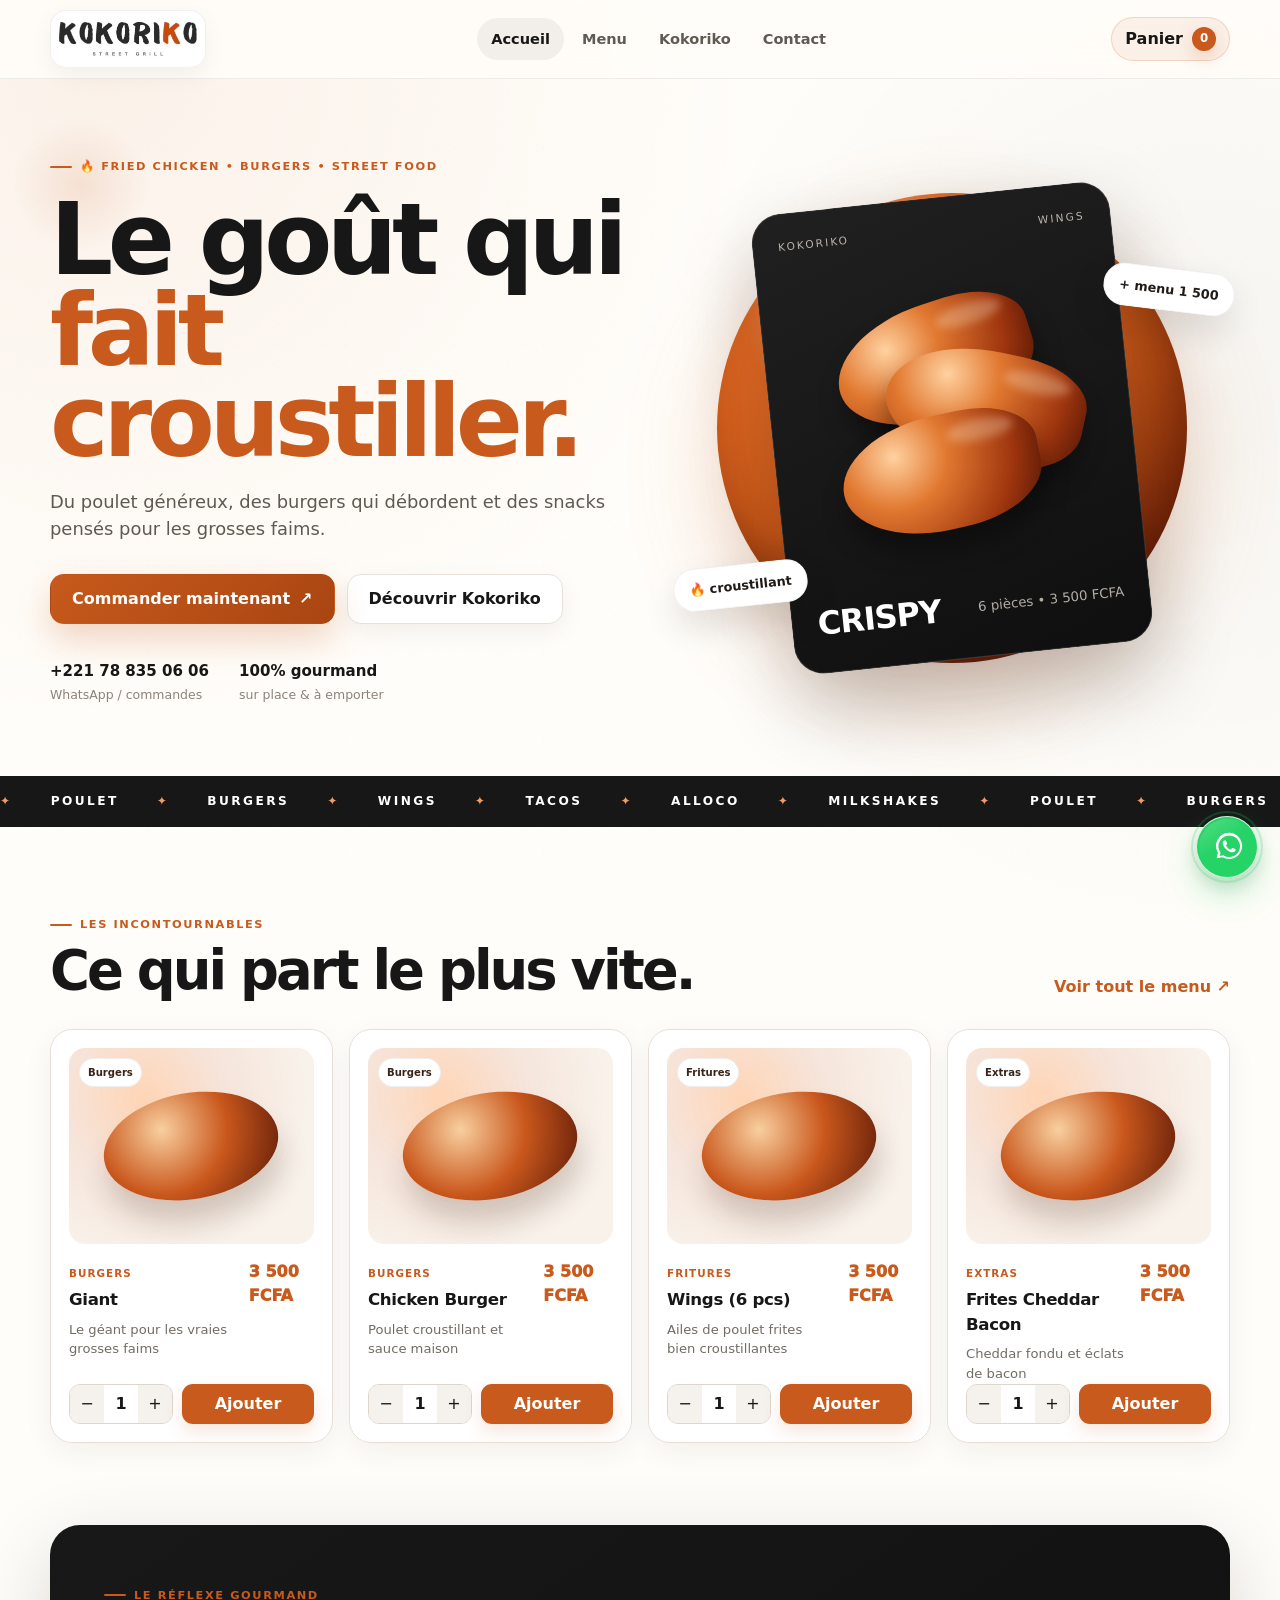
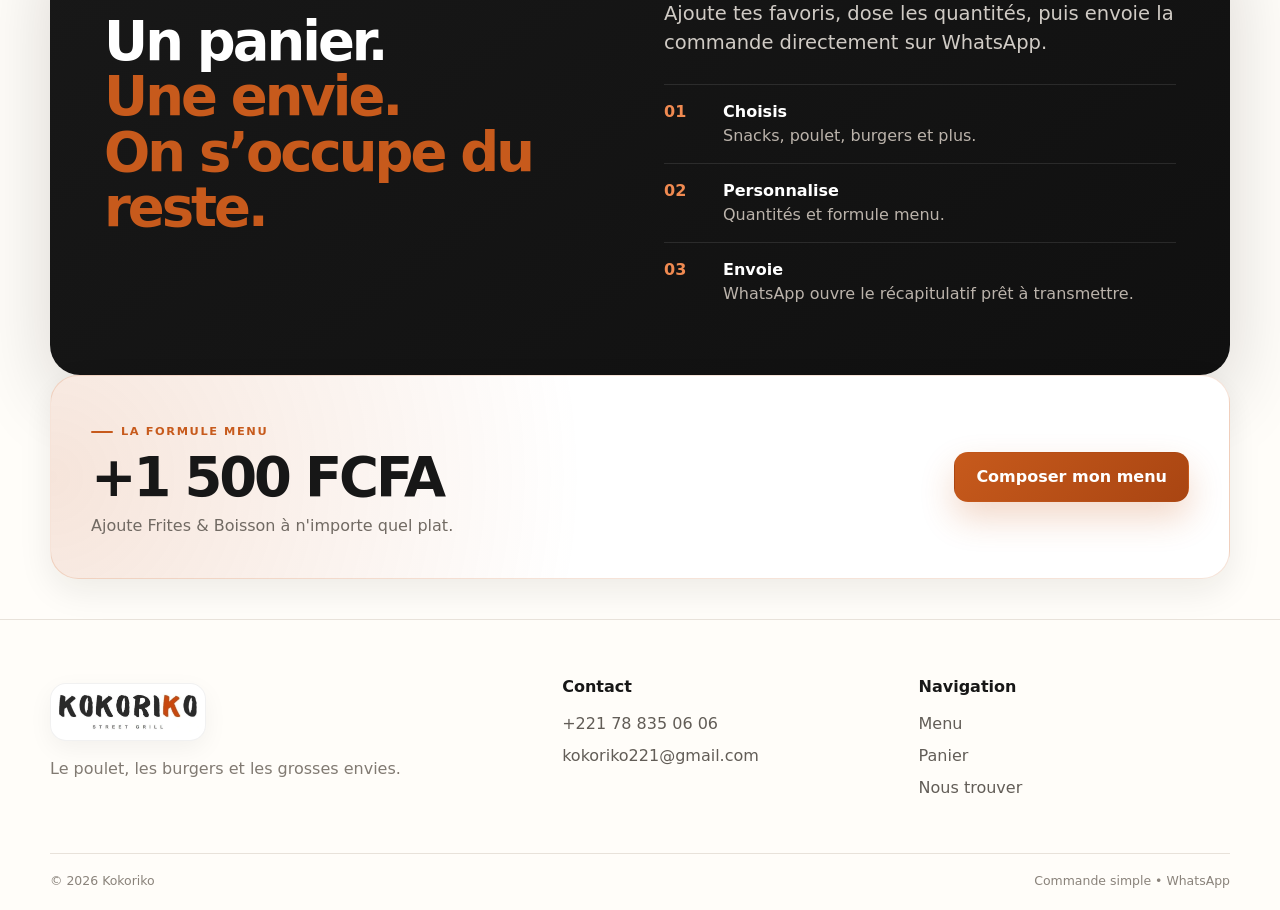
==== commit a3a78f46: "frt" ====
--- a/index.html
+++ b/index.html
@@ -1,7 +1,12 @@
-<!doctype html><html lang="fr"><head><meta charset="utf-8"><meta name="viewport" content="width=device-width, initial-scale=1"><meta name="description" content="Kokoriko — poulet, burgers, snacks et accompagnements. Commandez en ligne et envoyez votre panier par WhatsApp."><meta name="theme-color" content="#f26a21"><meta name="color-scheme" content="dark"><link rel="manifest" href="manifest.json"><link rel="icon" href="assets/icon-192.png"><link rel="apple-touch-icon" href="assets/icon-192.png"><title>Kokoriko — Le goût qui fait croustiller</title><link rel="stylesheet" href="styles.css"><script defer src="js/menuData.js"></script><script defer src="js/app.js"></script></head><body data-page="home"><div class="noise" aria-hidden="true"></div><header class="site-header">
+<!doctype html><html lang="fr"><head><meta charset="utf-8"><meta name="viewport" content="width=device-width, initial-scale=1"><meta name="description" content="Kokoriko — poulet, burgers, snacks et accompagnements. Commandez en ligne et envoyez votre panier par WhatsApp."><meta name="theme-color" content="#c75a1c"><meta name="color-scheme" content="light"><link rel="manifest" href="manifest.json"><link rel="icon" href="assets/icon-192.png"><link rel="apple-touch-icon" href="assets/icon-192.png"><title>Kokoriko — Le goût qui fait croustiller</title><link rel="preload" as="image" href="assets/logokok-cropped.webp"><link rel="stylesheet" href="styles.css"><script defer src="js/menuData.js"></script><script defer src="js/app.js"></script></head><body data-page="home"><div class="site-loader" data-site-loader aria-hidden="true">
+  <div class="loader-mark">
+    <img src="assets/logokok-cropped.webp" alt="">
+    <span class="loader-line"></span>
+  </div>
+  <span class="loader-caption">STREET GRILL • DAKAR</span>
+</div><div class="noise" aria-hidden="true"></div><header class="site-header">
   <a class="brand" href="index.html" aria-label="Kokoriko, accueil">
-    <span class="brand-mark"><img src="assets/logokok.jpeg" alt="" onerror="this.style.display='none'"><span>K</span></span>
-    <span class="brand-copy"><strong>Kokoriko</strong><small>Chicken & Street Food</small></span>
+    <span class="brand-mark"><img src="assets/logokok-cropped.webp" alt="Kokoriko Street Grill" onerror="this.style.display='none'"><span>K</span></span>
   </a>
   <nav class="main-nav" aria-label="Navigation principale">
     <a class="nav-link is-active" href="index.html">Accueil</a>
@@ -14,4 +19,4 @@
   <nav class="mobile-nav" aria-label="Navigation mobile">
     <a class="is-active" href="index.html">Accueil</a><a class="" href="menu.html">Menu</a><a class="" href="a-propos.html">Kokoriko</a><a class="" href="contact.html">Contact</a><a href="panier.html">Panier (<span data-cart-count>0</span>)</a>
   </nav>
-</header><main><section class="hero shell"><div class="hero-copy reveal"><span class="eyebrow">🔥 Fried chicken • burgers • street food</span><h1>Le goût qui<br><em>fait croustiller.</em></h1><p>Du poulet généreux, des burgers qui débordent et des snacks pensés pour les grosses faims.</p><div class="hero-actions"><a class="btn btn-primary" href="menu.html">Commander maintenant <span>↗</span></a><a class="btn btn-ghost" href="a-propos.html">Découvrir Kokoriko</a></div><div class="hero-meta"><span><b>+221 78 835 06 06</b><small>WhatsApp / commandes</small></span><span><b>100% gourmand</b><small>sur place & à emporter</small></span></div></div><div class="hero-art reveal reveal-delay" aria-label="Illustration Kokoriko"><div class="sun-disc"></div><div class="chicken-card"><div class="card-top"><span>KOKORIKO</span><span>WINGS</span></div><div class="food-stack"><div class="wing wing-1"></div><div class="wing wing-2"></div><div class="wing wing-3"></div></div><div class="card-bottom"><strong>CRISPY</strong><small>6 pièces • 3 500 FCFA</small></div></div><div class="floating-note note-1">🔥 croustillant</div><div class="floating-note note-2">+ menu 1 500</div></div></section><section class="marquee" aria-label="Spécialités Kokoriko"><div><span>POULET</span><span>BURGERS</span><span>WINGS</span><span>TACOS</span><span>ALLOCO</span><span>MILKSHAKES</span><span>POULET</span><span>BURGERS</span></div></section><section class="section shell"><div class="section-head"><div><span class="eyebrow">Les incontournables</span><h2>Ce qui part le plus vite.</h2></div><a class="text-link" href="menu.html">Voir tout le menu ↗</a></div><div class="product-grid" data-featured></div></section><section class="section dark-panel shell"><div class="story-grid"><div><span class="eyebrow">Le réflexe gourmand</span><h2>Un panier.<br><em>Une envie.<br>On s’occupe du reste.</em></h2></div><div><p class="lead">Ajoute tes favoris, dose les quantités, puis envoie la commande directement sur WhatsApp.</p><div class="feature-list"><div><span>01</span><p><strong>Choisis</strong><br>Snacks, poulet, burgers et plus.</p></div><div><span>02</span><p><strong>Personnalise</strong><br>Quantités et formule menu.</p></div><div><span>03</span><p><strong>Envoie</strong><br>WhatsApp ouvre le récapitulatif prêt à transmettre.</p></div></div></div></div></section><section class="section shell cta-banner"><div><span class="eyebrow">La formule menu</span><h2>+1 500 FCFA</h2><p>Ajoute Frites & Boisson à n'importe quel plat.</p></div><a class="btn btn-primary" href="menu.html">Composer mon menu</a></section></main><footer class="site-footer"><div class="shell footer-grid"><div><a class="brand" href="index.html"><span class="brand-mark"><img src="assets/logokok.jpeg" alt="" onerror="this.style.display='none'"><span>K</span></span><span class="brand-copy"><strong>Kokoriko</strong><small>Chicken & Street Food</small></span></a><p>Le poulet, les burgers et les grosses envies.</p></div><div><span class="footer-label">Contact</span><a href="tel:+221788350606">+221 78 835 06 06</a><a href="mailto:kokoriko221@gmail.com">kokoriko221@gmail.com</a></div><div><span class="footer-label">Navigation</span><a href="menu.html">Menu</a><a href="panier.html">Panier</a><a href="contact.html">Nous trouver</a></div></div><div class="shell footer-bottom"><span>© <span data-year></span> Kokoriko</span><span>Commande simple • WhatsApp</span></div></footer></body></html>+</header><main><section class="hero shell"><div class="hero-copy reveal"><span class="eyebrow">🔥 Fried chicken • burgers • street food</span><h1>Le goût qui<br><em>fait croustiller.</em></h1><p>Du poulet généreux, des burgers qui débordent et des snacks pensés pour les grosses faims.</p><div class="hero-actions"><a class="btn btn-primary" href="menu.html">Commander maintenant <span>↗</span></a><a class="btn btn-ghost" href="a-propos.html">Découvrir Kokoriko</a></div><div class="hero-meta"><span><b>+221 78 835 06 06</b><small>WhatsApp / commandes</small></span><span><b>100% gourmand</b><small>sur place & à emporter</small></span></div></div><div class="hero-art reveal reveal-delay" aria-label="Illustration Kokoriko"><div class="sun-disc"></div><div class="chicken-card"><div class="card-top"><span>KOKORIKO</span><span>WINGS</span></div><div class="food-stack"><div class="wing wing-1"></div><div class="wing wing-2"></div><div class="wing wing-3"></div></div><div class="card-bottom"><strong>CRISPY</strong><small>6 pièces • 3 500 FCFA</small></div></div><div class="floating-note note-1">🔥 croustillant</div><div class="floating-note note-2">+ menu 1 500</div></div></section><section class="marquee" aria-label="Spécialités Kokoriko"><div><span>POULET</span><span>BURGERS</span><span>WINGS</span><span>TACOS</span><span>ALLOCO</span><span>MILKSHAKES</span><span>POULET</span><span>BURGERS</span></div></section><section class="section shell"><div class="section-head"><div><span class="eyebrow">Les incontournables</span><h2>Ce qui part le plus vite.</h2></div><a class="text-link" href="menu.html">Voir tout le menu ↗</a></div><div class="product-grid" data-featured></div></section><section class="section dark-panel shell"><div class="story-grid"><div><span class="eyebrow">Le réflexe gourmand</span><h2>Un panier.<br><em>Une envie.<br>On s’occupe du reste.</em></h2></div><div><p class="lead">Ajoute tes favoris, dose les quantités, puis envoie la commande directement sur WhatsApp.</p><div class="feature-list"><div><span>01</span><p><strong>Choisis</strong><br>Snacks, poulet, burgers et plus.</p></div><div><span>02</span><p><strong>Personnalise</strong><br>Quantités et formule menu.</p></div><div><span>03</span><p><strong>Envoie</strong><br>WhatsApp ouvre le récapitulatif prêt à transmettre.</p></div></div></div></div></section><section class="section shell cta-banner"><div><span class="eyebrow">La formule menu</span><h2>+1 500 FCFA</h2><p>Ajoute Frites & Boisson à n'importe quel plat.</p></div><a class="btn btn-primary" href="menu.html">Composer mon menu</a></section></main><footer class="site-footer"><div class="shell footer-grid"><div><a class="brand" href="index.html"><span class="brand-mark"><img src="assets/logokok-cropped.webp" alt="Kokoriko Street Grill" onerror="this.style.display='none'"><span>K</span></span></a><p>Le poulet, les burgers et les grosses envies.</p></div><div><span class="footer-label">Contact</span><a href="tel:+221788350606">+221 78 835 06 06</a><a href="mailto:kokoriko221@gmail.com">kokoriko221@gmail.com</a></div><div><span class="footer-label">Navigation</span><a href="menu.html">Menu</a><a href="panier.html">Panier</a><a href="contact.html">Nous trouver</a></div></div><div class="shell footer-bottom"><span>© <span data-year></span> Kokoriko</span><span>Commande simple • WhatsApp</span></div></footer></body></html>
--- a/styles.css
+++ b/styles.css
@@ -1,14 +1,1073 @@
-:root{--bg:#0e0e0e;--panel:#171717;--panel2:#202020;--text:#f7f7f5;--muted:#a7a7a0;--line:#2b2b2b;--orange:#f26a21;--orange2:#ff8b3d;--green:#25d366;--radius:22px;--shadow:0 18px 50px rgba(0,0,0,.28)}
-*{box-sizing:border-box}html{scroll-behavior:smooth}body{margin:0;background:radial-gradient(circle at 80% -10%,rgba(242,106,33,.13),transparent 30%),var(--bg);color:var(--text);font-family:Inter,ui-sans-serif,system-ui,-apple-system,BlinkMacSystemFont,'Segoe UI',sans-serif;line-height:1.5}a{color:inherit;text-decoration:none}button,input{font:inherit}button{cursor:pointer}.shell{width:min(1180px,calc(100% - 32px));margin-inline:auto}.noise{position:fixed;inset:0;pointer-events:none;opacity:.035;background-image:radial-gradient(#fff .6px,transparent .6px);background-size:6px 6px;z-index:0}.site-header{position:sticky;top:0;z-index:50;background:rgba(14,14,14,.88);backdrop-filter:blur(18px);border-bottom:1px solid rgba(255,255,255,.08);display:grid;grid-template-columns:auto 1fr auto;align-items:center;gap:28px;padding:14px max(16px,calc((100% - 1180px)/2))}.brand{display:flex;align-items:center;gap:12px;min-width:0}.brand-mark{width:44px;height:44px;display:grid;place-items:center;border:1px solid rgba(255,255,255,.14);background:linear-gradient(145deg,#212121,#101010);border-radius:14px;position:relative;overflow:hidden;flex:none}.brand-mark img{width:100%;height:100%;object-fit:cover}.brand-mark span{font-family:ui-sans-serif,system-ui,-apple-system,BlinkMacSystemFont,'Segoe UI',sans-serif;font-size:21px;font-weight:700;color:var(--orange)}.brand-copy{display:flex;flex-direction:column;line-height:1.05}.brand-copy strong{font-family:ui-sans-serif,system-ui,-apple-system,BlinkMacSystemFont,'Segoe UI',sans-serif;font-size:1.12rem;letter-spacing:.08em;text-transform:uppercase}.brand-copy small{color:#8e8e88;font-size:.72rem;margin-top:5px}.main-nav{display:flex;justify-content:center;gap:6px}.nav-link{padding:9px 13px;border-radius:999px;color:#b9b9b2;font-size:.92rem}.nav-link:hover,.nav-link.is-active{color:#fff;background:#1c1c1c}.cart-pill{display:inline-flex;gap:8px;align-items:center;border:1px solid rgba(242,106,33,.3);background:rgba(242,106,33,.08);padding:9px 13px;border-radius:999px;font-weight:700}.cart-pill b{min-width:23px;height:23px;padding:0 6px;display:grid;place-items:center;border-radius:50%;background:var(--orange);color:#fff;font-size:.74rem}.menu-toggle{display:none;border:1px solid var(--line);background:#171717;color:#fff;border-radius:12px;padding:10px 12px}.mobile-nav{display:none}
-.hero{display:grid;grid-template-columns:1.02fr .98fr;min-height:690px;align-items:center;gap:44px;padding-block:70px;position:relative;z-index:1}.hero-copy{max-width:680px}.eyebrow{display:inline-flex;align-items:center;gap:8px;color:#ffac77;font-size:.72rem;font-weight:700;letter-spacing:.11em;text-transform:uppercase}.hero h1{font-family:ui-sans-serif,system-ui,-apple-system,BlinkMacSystemFont,'Segoe UI',sans-serif;font-size:clamp(3.2rem,8vw,6rem);line-height:.94;letter-spacing:-.055em;margin:18px 0 22px}.hero h1 em,.section h2 em{color:var(--orange);font-style:normal}.hero p{font-size:1.13rem;color:#c0c0b9;max-width:590px}.hero-actions{display:flex;flex-wrap:wrap;gap:12px;margin-top:30px}.btn{display:inline-flex;align-items:center;justify-content:center;gap:9px;min-height:48px;padding:0 20px;border-radius:14px;border:1px solid var(--line);font-weight:700}.btn-primary{background:linear-gradient(135deg,var(--orange),#e85c10);border-color:transparent;box-shadow:0 12px 28px rgba(242,106,33,.19)}.btn-primary:hover{transform:translateY(-2px)}.btn-ghost{background:#171717}.btn-ghost:hover{background:#202020}.hero-meta{display:flex;flex-wrap:wrap;gap:30px;margin-top:36px}.hero-meta span{display:flex;flex-direction:column;gap:3px}.hero-meta b{font-size:.94rem}.hero-meta small{font-size:.78rem;color:#85857f}.hero-art{min-height:540px;display:grid;place-items:center;position:relative}.sun-disc{width:min(470px,78vw);aspect-ratio:1;border-radius:50%;background:radial-gradient(circle at 35% 30%,#ffb57f 0%,#f26a21 38%,#8a2600 70%,#39150b 100%);filter:saturate(1.03);box-shadow:0 40px 100px rgba(242,106,33,.2)}.chicken-card{position:absolute;width:min(360px,62vw);aspect-ratio:.78;transform:rotate(-6deg);background:linear-gradient(145deg,#1a1a1a,#0f0f0f);border:1px solid #363636;border-radius:28px;padding:25px;box-shadow:var(--shadow);display:flex;flex-direction:column;justify-content:space-between}.card-top,.card-bottom{display:flex;justify-content:space-between;gap:10px;align-items:center}.card-top{font-size:.68rem;letter-spacing:.18em;color:#a7a7a0}.card-bottom strong{font-family:ui-sans-serif,system-ui,-apple-system,BlinkMacSystemFont,'Segoe UI',sans-serif;font-size:2rem}.card-bottom small{color:#a8a8a2}.food-stack{position:relative;flex:1;display:grid;place-items:center}.wing{position:absolute;width:200px;height:115px;border-radius:65% 45% 55% 60%;background:radial-gradient(circle at 28% 28%,#f6bb83 0%,#dd6b24 33%,#9c340e 73%,#531505 100%);box-shadow:0 18px 25px rgba(0,0,0,.32)}.wing:after{content:'';position:absolute;inset:12px 20px auto auto;width:34%;height:18%;border-radius:50%;background:rgba(255,230,190,.2);filter:blur(4px)}.wing-1{transform:translate(-10px,-52px) rotate(-12deg)}.wing-2{transform:translate(35px,0) rotate(18deg)}.wing-3{transform:translate(-15px,60px) rotate(-6deg)}.floating-note{position:absolute;padding:11px 15px;border-radius:999px;background:#f7f1ea;color:#1a1a1a;font-weight:800;box-shadow:var(--shadow);font-size:.8rem}.note-1{left:0;bottom:90px;transform:rotate(-6deg)}.note-2{right:-5px;top:110px;transform:rotate(7deg)}
-.marquee{overflow:hidden;border-block:1px solid rgba(255,255,255,.08);background:#111;padding:14px 0;position:relative;z-index:1}.marquee div{display:flex;width:max-content;gap:38px;animation:marquee 24s linear infinite}.marquee span{font-family:ui-sans-serif,system-ui,-apple-system,BlinkMacSystemFont,'Segoe UI',sans-serif;font-size:.8rem;letter-spacing:.18em;color:#c6c6bf}.marquee span::before{content:'✦';color:var(--orange);margin-right:38px}@keyframes marquee{to{transform:translateX(-50%)}}
-.section{padding:82px 0;position:relative;z-index:1}.section-head{display:flex;align-items:end;justify-content:space-between;gap:20px;margin-bottom:30px}.section h2{font-family:ui-sans-serif,system-ui,-apple-system,BlinkMacSystemFont,'Segoe UI',sans-serif;font-size:clamp(2rem,5vw,3.4rem);letter-spacing:-.04em;line-height:1.02;margin:10px 0 0}.text-link{color:#ff9d67;font-weight:700}.product-grid{display:grid;grid-template-columns:repeat(4,1fr);gap:16px}.product-card{background:linear-gradient(180deg,#1a1a1a,#141414);border:1px solid #2a2a2a;border-radius:22px;padding:18px;display:flex;flex-direction:column;min-height:250px;box-shadow:0 8px 35px rgba(0,0,0,.12);transition:.22s}.product-card:hover{transform:translateY(-4px);border-color:rgba(242,106,33,.35)}.product-visual{aspect-ratio:1.25;border-radius:16px;background:radial-gradient(circle at 30% 25%,rgba(255,175,113,.55),rgba(242,106,33,.16) 38%,#121212 72%);display:grid;place-items:center;position:relative;overflow:hidden;margin-bottom:16px}.product-visual .plate{width:72%;height:54%;border-radius:50%;background:radial-gradient(circle at 35% 30%,#f5c085,#b94412 48%,#511707 100%);box-shadow:0 20px 28px rgba(0,0,0,.3);transform:rotate(-10deg)}.product-visual .tag{position:absolute;top:10px;left:10px;padding:6px 8px;border-radius:999px;background:#f8efe8;color:#28170f;font-size:.65rem;font-weight:900}.product-card h3{margin:0 0 7px;font-family:ui-sans-serif,system-ui,-apple-system,BlinkMacSystemFont,'Segoe UI',sans-serif;font-size:1.05rem}.product-card p{margin:0;color:#a4a49d;font-size:.82rem;min-height:40px}.product-foot{margin-top:auto;display:flex;align-items:center;justify-content:space-between;gap:10px;padding-top:15px}.price{font-weight:800;color:#ff995e}.mini-btn{border:1px solid #383838;background:#222;color:#fff;padding:9px 11px;border-radius:11px;font-weight:800}.mini-btn:hover{background:var(--orange);border-color:var(--orange)}
-.dark-panel{background:linear-gradient(145deg,#181818,#111);border:1px solid #252525;border-radius:28px;padding:54px}.story-grid{display:grid;grid-template-columns:1fr 1fr;gap:48px}.lead{font-size:1.22rem;color:#c6c6bf}.feature-list{margin-top:26px}.feature-list>div{display:grid;grid-template-columns:44px 1fr;gap:15px;padding:15px 0;border-top:1px solid #292929}.feature-list span{color:var(--orange);font-weight:800}.feature-list p{margin:0;color:#aaa}.feature-list strong{color:#fff}.cta-banner{display:flex;align-items:center;justify-content:space-between;gap:30px;border:1px solid rgba(242,106,33,.24);background:radial-gradient(circle at 0 50%,rgba(242,106,33,.18),transparent 45%),#171717;border-radius:28px;padding:40px}.cta-banner h2{margin-bottom:8px}.cta-banner p{color:#a7a7a0;margin:0}.site-footer{border-top:1px solid #242424;margin-top:40px;padding-top:55px;padding-bottom:20px;position:relative;z-index:1}.footer-grid{display:grid;grid-template-columns:1.5fr 1fr 1fr;gap:45px}.site-footer p{color:#8e8e88}.site-footer a{display:block;color:#bdbdb6;margin:8px 0}.footer-label{display:block;color:#fff;font-weight:800;margin-bottom:13px}.footer-bottom{display:flex;justify-content:space-between;gap:15px;margin-top:45px;padding-top:18px;border-top:1px solid #232323;color:#6f6f6a;font-size:.78rem}
-.page-hero{padding:70px 0 28px}.page-hero p{color:#a4a49d;max-width:640px}.filters{display:flex;flex-wrap:wrap;gap:9px;margin:28px 0 18px}.filter-btn{border:1px solid #2b2b2b;background:#171717;color:#bcbcb6;padding:10px 15px;border-radius:999px;font-weight:700}.filter-btn:hover,.filter-btn.is-active{background:var(--orange);border-color:var(--orange);color:#fff}.menu-tools{display:grid;grid-template-columns:1fr auto;gap:14px;align-items:center;margin-bottom:30px}.search-box{position:relative}.search-box input{width:100%;height:48px;border-radius:13px;border:1px solid #303030;background:#151515;color:#fff;padding:0 16px 0 44px;outline:none}.search-box input:focus{border-color:rgba(242,106,33,.6);box-shadow:0 0 0 4px rgba(242,106,33,.1)}.search-box span{position:absolute;left:15px;top:50%;transform:translateY(-50%);color:#777}.results-count{color:#878780;font-size:.85rem}.menu-card{background:#171717;border:1px solid #2a2a2a;border-radius:20px;padding:18px;display:flex;flex-direction:column;gap:18px;min-height:205px}.menu-top{display:flex;justify-content:space-between;gap:15px}.menu-top h3{margin:0;font-family:ui-sans-serif,system-ui,-apple-system,BlinkMacSystemFont,'Segoe UI',sans-serif;font-size:1.08rem}.category-tag{font-size:.65rem;font-weight:800;text-transform:uppercase;letter-spacing:.1em;color:#ffac77}.menu-desc{color:#999991;font-size:.84rem;margin:5px 0 0}.menu-actions{display:flex;gap:9px;margin-top:auto}.quantity{display:inline-flex;align-items:center;border:1px solid #303030;border-radius:11px;overflow:hidden}.quantity button{width:34px;height:38px;border:0;background:#222;color:#fff}.quantity span{width:34px;text-align:center;font-weight:800}.add-btn{flex:1;border:0;background:var(--orange);color:#fff;border-radius:11px;font-weight:800}.formula-note{display:flex;justify-content:space-between;gap:15px;align-items:center;padding:14px 16px;border:1px solid rgba(242,106,33,.22);background:rgba(242,106,33,.07);border-radius:16px;color:#d1d1ca;margin-bottom:25px}.formula-note strong{color:#ff9b61}.empty{padding:50px 20px;text-align:center;border:1px dashed #353535;border-radius:20px;color:#90908a;grid-column:1/-1}
-.about-grid,.contact-grid{display:grid;grid-template-columns:1fr 1fr;gap:22px}.about-card,.contact-card,.cart-card{background:#171717;border:1px solid #2a2a2a;border-radius:24px;padding:26px}.about-card h2,.contact-card h2,.cart-card h2{font-family:ui-sans-serif,system-ui,-apple-system,BlinkMacSystemFont,'Segoe UI',sans-serif;margin-top:0}.stat-grid{display:grid;grid-template-columns:repeat(3,1fr);gap:12px;margin-top:22px}.stat{border:1px solid #2a2a2a;background:#131313;border-radius:16px;padding:18px}.stat strong{display:block;font-family:ui-sans-serif,system-ui,-apple-system,BlinkMacSystemFont,'Segoe UI',sans-serif;font-size:1.45rem;color:var(--orange)}.stat span{font-size:.75rem;color:#8e8e88}.contact-list{display:grid;gap:13px}.contact-item{display:flex;gap:13px;align-items:center;padding:15px;border:1px solid #2a2a2a;background:#131313;border-radius:16px}.contact-icon{width:42px;height:42px;border-radius:13px;display:grid;place-items:center;background:rgba(242,106,33,.13);color:#ff9b61;font-weight:900}.contact-item small{display:block;color:#7f7f79}.contact-item strong{display:block;margin-top:2px}.whatsapp-box{margin-top:18px;padding:20px;border-radius:18px;background:linear-gradient(135deg,rgba(37,211,102,.13),rgba(37,211,102,.04));border:1px solid rgba(37,211,102,.2)}.wa-btn{display:inline-flex;align-items:center;justify-content:center;min-height:46px;padding:0 16px;border-radius:12px;background:var(--green);font-weight:900;margin-top:10px;color:#07170d}
-.cart-layout{display:grid;grid-template-columns:1.45fr .8fr;gap:18px}.cart-items{display:grid;gap:12px}.cart-row{display:grid;grid-template-columns:1fr auto;gap:18px;align-items:center;padding:18px;border:1px solid #2a2a2a;background:#171717;border-radius:18px}.cart-row h3{margin:0 0 5px;font-size:1rem}.cart-row p{margin:0;color:#8f8f89;font-size:.82rem}.cart-row-actions{display:flex;align-items:center;gap:10px}.remove-btn{border:0;background:transparent;color:#85857f}.summary-row{display:flex;justify-content:space-between;gap:15px;padding:11px 0;color:#bdbdb7}.summary-row.total{border-top:1px solid #2a2a2a;margin-top:7px;padding-top:18px;color:#fff;font-size:1.08rem;font-weight:900}.formula-toggle{display:flex;justify-content:space-between;gap:15px;align-items:center;padding:14px 0;border-top:1px solid #2a2a2a;margin-top:8px}.switch{position:relative;width:48px;height:28px;display:inline-block}.switch input{opacity:0;width:0;height:0}.slider{position:absolute;inset:0;background:#333;border-radius:999px;transition:.2s}.slider:before{content:'';position:absolute;width:22px;height:22px;left:3px;top:3px;border-radius:50%;background:#fff;transition:.2s}.switch input:checked+.slider{background:var(--orange)}.switch input:checked+.slider:before{transform:translateX(20px)}.checkout{display:grid;gap:10px;margin-top:20px}.checkout input,.checkout textarea{width:100%;border:1px solid #303030;background:#131313;color:#fff;border-radius:12px;padding:13px;outline:none}.checkout textarea{min-height:90px;resize:vertical}.checkout .btn{width:100%}.small-note{color:#777770;font-size:.74rem}.cart-empty{text-align:center;padding:70px 20px;color:#969690;border:1px dashed #353535;border-radius:20px}
-.reveal{opacity:0;transform:translateY(16px);animation:reveal .7s ease forwards}.reveal-delay{animation-delay:.12s}@keyframes reveal{to{opacity:1;transform:none}}@media(prefers-reduced-motion:reduce){*{scroll-behavior:auto!important;animation:none!important;transition:none!important}}
-@media(max-width:1050px){.site-header{grid-template-columns:auto auto auto}.main-nav{display:none}.menu-toggle{display:block;justify-self:end}.mobile-nav.is-open{display:flex;position:absolute;top:72px;left:0;right:0;background:#121212;border-bottom:1px solid #292929;padding:10px 16px 14px;flex-direction:column}.mobile-nav a{padding:12px;border-radius:10px}.mobile-nav a:hover,.mobile-nav a.is-active{background:#1d1d1d}.hero{grid-template-columns:1fr;text-align:center;padding-top:50px}.hero-copy{margin-inline:auto}.hero-actions,.hero-meta{justify-content:center}.hero-art{min-height:480px}.product-grid{grid-template-columns:repeat(2,1fr)}.about-grid,.contact-grid,.cart-layout,.story-grid{grid-template-columns:1fr}.footer-grid{grid-template-columns:1fr 1fr}}
-@media(max-width:650px){.shell{width:min(100% - 22px,1180px)}.site-header{padding-inline:11px;gap:9px}.brand-copy small{display:none}.cart-pill span{display:none}.brand-mark{width:40px;height:40px}.hero{min-height:auto;padding:52px 0 42px}.hero h1{font-size:clamp(3rem,17vw,4.4rem)}.hero p{font-size:1rem}.hero-art{min-height:410px}.chicken-card{width:290px}.sun-disc{width:340px}.floating-note{font-size:.7rem}.section{padding:60px 0}.section-head{align-items:start;flex-direction:column}.product-grid{grid-template-columns:1fr}.dark-panel,.cta-banner{padding:26px}.menu-tools{grid-template-columns:1fr}.menu-card{padding:16px}.stat-grid{grid-template-columns:1fr}.footer-grid{grid-template-columns:1fr}.footer-bottom{flex-direction:column}.cart-row{grid-template-columns:1fr}.cart-row-actions{justify-content:space-between}}
-
-.toast{position:fixed;left:50%;bottom:26px;transform:translate(-50%,20px);opacity:0;z-index:100;padding:12px 16px;border-radius:12px;background:#f7f1ea;color:#181818;font-weight:800;box-shadow:var(--shadow);transition:.22s}.toast.is-visible{opacity:1;transform:translate(-50%,0)}
+:root{
+  --bg:#fffdf9;
+  --surface:#ffffff;
+  --surface-soft:#f8f5f0;
+  --ink:#171717;
+  --muted:#6c6862;
+  --line:#e8e2da;
+  --orange:#c75a1c;
+  --orange-soft:#e97532;
+  --cream:#fff4ea;
+  --green:#25d366;
+  --radius:24px;
+  --shadow:0 22px 70px rgba(28,20,14,.12);
+  --shadow-soft:0 12px 34px rgba(28,20,14,.08);
+  --max:1180px;
+}
+*{box-sizing:border-box}
+html{scroll-behavior:smooth}
+body{
+  margin:0;
+  background:
+    radial-gradient(circle at 8% 3%,rgba(199,90,28,.07),transparent 24%),
+    radial-gradient(circle at 94% 16%,rgba(0,0,0,.035),transparent 22%),
+    var(--bg);
+  color:var(--ink);
+  font-family:Inter,ui-sans-serif,system-ui,-apple-system,BlinkMacSystemFont,"Segoe UI",sans-serif;
+  line-height:1.5;
+  overflow-x:hidden;
+}
+body:before{
+  content:"";
+  position:fixed;
+  inset:0;
+  pointer-events:none;
+  z-index:-1;
+  opacity:.26;
+  background-image:
+    radial-gradient(circle at 20% 20%,rgba(0,0,0,.035) 0 1px,transparent 1.2px),
+    radial-gradient(circle at 70% 70%,rgba(199,90,28,.035) 0 1px,transparent 1.2px);
+  background-size:18px 18px,22px 22px;
+}
+a{color:inherit;text-decoration:none}
+button,input,textarea{font:inherit}
+button{cursor:pointer}
+::selection{background:rgba(199,90,28,.18);color:var(--ink)}
+.shell{width:min(var(--max),calc(100% - 32px));margin-inline:auto}
+
+/* =========================================================
+   LOADER — visible only on the first opening of the session
+========================================================= */
+.site-loader{
+  position:fixed;
+  inset:0;
+  z-index:500;
+  display:grid;
+  place-items:center;
+  background:#fff;
+  transition:opacity .55s ease,visibility .55s ease;
+  animation:loaderFallback 3s forwards;
+}
+.site-loader.is-done{opacity:0;visibility:hidden;pointer-events:none}
+.loader-mark{
+  width:min(360px,78vw);
+  display:grid;
+  justify-items:center;
+  gap:18px;
+}
+.loader-mark img{
+  width:100%;
+  height:auto;
+  display:block;
+  filter:drop-shadow(0 18px 35px rgba(0,0,0,.08));
+  animation:loaderFloat 1.4s ease-in-out infinite alternate;
+}
+.loader-line{
+  width:66px;
+  height:4px;
+  border-radius:99px;
+  background:linear-gradient(90deg,var(--ink),var(--orange),var(--ink));
+  background-size:180% 100%;
+  animation:loaderShimmer 1.1s linear infinite;
+}
+.loader-caption{
+  position:absolute;
+  bottom:30px;
+  left:50%;
+  transform:translateX(-50%);
+  color:#7f776e;
+  font-size:.68rem;
+  font-weight:800;
+  letter-spacing:.24em;
+  white-space:nowrap;
+}
+@keyframes loaderFloat{to{transform:translateY(-5px)}}
+@keyframes loaderShimmer{to{background-position:180% 0}}
+@keyframes loaderFallback{0%,82%{opacity:1;visibility:visible;pointer-events:auto}100%{opacity:0;visibility:hidden;pointer-events:none}}
+
+/* =========================================================
+   HEADER / BRAND
+========================================================= */
+.site-header{
+  position:sticky;
+  top:0;
+  z-index:100;
+  background:rgba(255,253,249,.82);
+  backdrop-filter:blur(18px) saturate(140%);
+  border-bottom:1px solid rgba(23,23,23,.07);
+  display:grid;
+  grid-template-columns:auto 1fr auto;
+  align-items:center;
+  gap:28px;
+  padding:10px max(16px,calc((100% - var(--max))/2));
+  transition:box-shadow .28s ease,background .28s ease,border-color .28s ease;
+}
+.site-header.is-scrolled{
+  box-shadow:0 12px 38px rgba(20,15,10,.08);
+  background:rgba(255,255,255,.94);
+  border-bottom-color:rgba(199,90,28,.12);
+}
+.brand{
+  display:flex;
+  align-items:center;
+  min-width:0;
+}
+.brand-mark{
+  width:156px;
+  height:58px;
+  display:grid;
+  place-items:center;
+  position:relative;
+  overflow:hidden;
+  flex:none;
+  border-radius:16px;
+  background:#fff;
+  border:1px solid rgba(23,23,23,.06);
+  box-shadow:0 8px 24px rgba(22,17,12,.05);
+  transition:transform .35s cubic-bezier(.22,.61,.36,1),box-shadow .35s ease;
+}
+.brand-mark:after{
+  content:"";
+  position:absolute;
+  inset:0;
+  background:linear-gradient(110deg,transparent 30%,rgba(255,255,255,.85) 46%,transparent 62%);
+  transform:translateX(-130%);
+  transition:transform .7s ease;
+}
+.brand:hover .brand-mark{
+  transform:translateY(-2px) rotate(-.8deg);
+  box-shadow:0 16px 34px rgba(199,90,28,.14);
+}
+.brand:hover .brand-mark:after{transform:translateX(130%)}
+.brand-mark img{
+  width:92%;
+  height:88%;
+  object-fit:contain;
+  display:block;
+}
+.brand-mark span{
+  display:none;
+}
+.main-nav{display:flex;justify-content:center;gap:4px}
+.nav-link{
+  padding:10px 14px;
+  border-radius:999px;
+  color:#5f5a54;
+  font-size:.91rem;
+  font-weight:700;
+  transition:.22s ease;
+}
+.nav-link:hover,.nav-link.is-active{
+  color:var(--ink);
+  background:#f2eee9;
+}
+.cart-pill{
+  display:inline-flex;
+  gap:9px;
+  align-items:center;
+  border:1px solid rgba(199,90,28,.2);
+  background:rgba(199,90,28,.07);
+  padding:9px 13px;
+  border-radius:999px;
+  font-weight:800;
+  transition:.22s ease;
+}
+.cart-pill:hover{transform:translateY(-2px);box-shadow:0 10px 24px rgba(199,90,28,.12)}
+.cart-pill b{
+  min-width:24px;
+  height:24px;
+  padding:0 6px;
+  display:grid;
+  place-items:center;
+  border-radius:50%;
+  background:var(--orange);
+  color:#fff;
+  font-size:.74rem;
+  box-shadow:0 7px 18px rgba(199,90,28,.25);
+}
+.menu-toggle{
+  display:none;
+  border:1px solid var(--line);
+  background:#fff;
+  color:var(--ink);
+  border-radius:14px;
+  padding:10px 12px;
+  box-shadow:var(--shadow-soft);
+}
+.mobile-nav{display:none}
+
+/* =========================================================
+   TYPOGRAPHY / BUTTONS
+========================================================= */
+.eyebrow{
+  display:inline-flex;
+  align-items:center;
+  gap:8px;
+  color:var(--orange);
+  font-size:.71rem;
+  font-weight:900;
+  letter-spacing:.14em;
+  text-transform:uppercase;
+}
+.eyebrow:before{
+  content:"";
+  width:22px;
+  height:2px;
+  border-radius:2px;
+  background:currentColor;
+}
+.hero h1,.section h2,.page-hero h1,.cta-banner h2,.about-card h2,.contact-card h2,.cart-card h2{
+  font-family:ui-sans-serif,system-ui,-apple-system,BlinkMacSystemFont,"Segoe UI",sans-serif;
+  letter-spacing:-.055em;
+}
+.hero h1 em,.section h2 em,.page-hero h1 em{color:var(--orange);font-style:normal}
+.btn{
+  display:inline-flex;
+  align-items:center;
+  justify-content:center;
+  gap:9px;
+  min-height:50px;
+  padding:0 21px;
+  border-radius:14px;
+  border:1px solid var(--line);
+  font-weight:900;
+  transition:transform .22s cubic-bezier(.22,.61,.36,1),box-shadow .22s ease,background .22s ease;
+}
+.btn:hover{transform:translateY(-3px)}
+.btn-primary{
+  position:relative;
+  overflow:hidden;
+  color:#fff;
+  background:linear-gradient(135deg,var(--orange),#a94512);
+  border-color:transparent;
+  box-shadow:0 16px 34px rgba(199,90,28,.24);
+}
+.btn-primary:before{
+  content:"";
+  position:absolute;
+  inset:0;
+  background:linear-gradient(115deg,transparent 30%,rgba(255,255,255,.25) 48%,transparent 66%);
+  transform:translateX(-120%);
+  transition:transform .6s ease;
+}
+.btn-primary:hover:before{transform:translateX(120%)}
+.btn-primary>*{position:relative;z-index:1}
+.btn-ghost{
+  background:#fff;
+  box-shadow:0 8px 24px rgba(26,20,14,.06);
+}
+.btn-ghost:hover{background:#f8f4ef}
+
+/* =========================================================
+   HERO — signature WOW area
+========================================================= */
+.hero{
+  display:grid;
+  grid-template-columns:1.02fr .98fr;
+  min-height:690px;
+  align-items:center;
+  gap:44px;
+  padding-block:72px;
+  position:relative;
+  z-index:1;
+}
+.hero-copy{max-width:680px;position:relative}
+.hero-copy:after{
+  content:"";
+  position:absolute;
+  width:140px;
+  height:140px;
+  top:-36px;
+  left:-40px;
+  background:radial-gradient(circle,rgba(199,90,28,.12),transparent 68%);
+  pointer-events:none;
+  z-index:-1;
+}
+.hero h1{
+  font-size:clamp(3.4rem,8vw,6.2rem);
+  line-height:.92;
+  margin:18px 0 22px;
+}
+.hero p{
+  font-size:1.12rem;
+  color:#5f5952;
+  max-width:600px;
+}
+.hero-actions{display:flex;flex-wrap:wrap;gap:12px;margin-top:31px}
+.hero-meta{display:flex;flex-wrap:wrap;gap:30px;margin-top:36px}
+.hero-meta span{display:flex;flex-direction:column;gap:3px}
+.hero-meta b{font-size:.94rem}
+.hero-meta small{font-size:.78rem;color:#8a837b}
+.hero-art{
+  min-height:540px;
+  display:grid;
+  place-items:center;
+  position:relative;
+  isolation:isolate;
+}
+.hero-art:before{
+  content:"";
+  position:absolute;
+  width:min(520px,90vw);
+  aspect-ratio:1;
+  border-radius:50%;
+  background:radial-gradient(circle,rgba(199,90,28,.16),rgba(199,90,28,.04) 46%,transparent 68%);
+  filter:blur(4px);
+  z-index:-2;
+  transform:translateZ(0);
+}
+.sun-disc{
+  width:min(470px,78vw);
+  aspect-ratio:1;
+  border-radius:50%;
+  background:
+    radial-gradient(circle at 35% 25%,#ffd4ac 0%,#df6b27 29%,var(--orange) 52%,#742509 78%,#31150d 100%);
+  filter:saturate(1.04);
+  box-shadow:
+    0 35px 95px rgba(199,90,28,.22),
+    inset -12px -20px 35px rgba(52,15,5,.22);
+  transition:transform .45s cubic-bezier(.22,.61,.36,1);
+}
+.chicken-card{
+  position:absolute;
+  width:min(360px,62vw);
+  aspect-ratio:.78;
+  transform:rotate(-6deg);
+  background:linear-gradient(160deg,#202020,#0f0f0f);
+  border:1px solid rgba(255,255,255,.12);
+  border-radius:30px;
+  padding:25px;
+  box-shadow:0 35px 80px rgba(26,17,11,.24);
+  display:flex;
+  flex-direction:column;
+  justify-content:space-between;
+  overflow:hidden;
+  transition:transform .45s cubic-bezier(.22,.61,.36,1),box-shadow .35s ease;
+}
+.chicken-card:before{
+  content:"";
+  position:absolute;
+  inset:0;
+  background:
+    radial-gradient(circle at 20% 12%,rgba(255,255,255,.13),transparent 30%),
+    linear-gradient(120deg,transparent 30%,rgba(255,255,255,.08) 50%,transparent 70%);
+  transform:translateX(-130%);
+  transition:transform .8s ease;
+}
+.hero-art:hover .chicken-card{
+  transform:rotate(-3deg) translateY(-7px) scale(1.015);
+  box-shadow:0 45px 95px rgba(26,17,11,.28);
+}
+.hero-art:hover .chicken-card:before{transform:translateX(130%)}
+.card-top,.card-bottom{display:flex;justify-content:space-between;gap:10px;align-items:center;position:relative;z-index:2}
+.card-top{font-size:.66rem;letter-spacing:.2em;color:#bbb4ac}
+.card-bottom strong{font-size:2rem;letter-spacing:-.03em;color:#fff}
+.card-bottom small{color:#b4aea6}
+.food-stack{position:relative;flex:1;display:grid;place-items:center}
+.wing{
+  position:absolute;
+  width:200px;
+  height:115px;
+  border-radius:65% 45% 55% 60%;
+  background:radial-gradient(circle at 28% 28%,#ffd1a0 0%,#e17830 32%,#9e350e 72%,#4c1305 100%);
+  box-shadow:0 18px 25px rgba(0,0,0,.34);
+}
+.wing:after{
+  content:"";
+  position:absolute;
+  inset:12px 20px auto auto;
+  width:34%;
+  height:18%;
+  border-radius:50%;
+  background:rgba(255,235,206,.3);
+  filter:blur(4px);
+}
+.wing-1{transform:translate(-10px,-52px) rotate(-12deg)}
+.wing-2{transform:translate(35px,0) rotate(18deg)}
+.wing-3{transform:translate(-15px,60px) rotate(-6deg)}
+.floating-note{
+  position:absolute;
+  padding:11px 15px;
+  border-radius:999px;
+  background:#fff;
+  color:#211b17;
+  font-weight:900;
+  box-shadow:0 16px 35px rgba(25,18,12,.12);
+  font-size:.8rem;
+  border:1px solid rgba(23,23,23,.06);
+  animation:floatNote 4.2s ease-in-out infinite;
+}
+.note-1{left:0;bottom:90px;transform:rotate(-6deg)}
+.note-2{right:-5px;top:110px;transform:rotate(7deg);animation-delay:-1.8s}
+@keyframes floatNote{50%{translate:0 -7px}}
+
+/* =========================================================
+   MARQUEE
+========================================================= */
+.marquee{
+  overflow:hidden;
+  border-block:1px solid rgba(23,23,23,.08);
+  background:#171717;
+  color:#fff;
+  padding:15px 0;
+  position:relative;
+  z-index:1;
+}
+.marquee div{
+  display:flex;
+  width:max-content;
+  gap:38px;
+  animation:marquee 24s linear infinite;
+}
+.marquee span{
+  font-size:.76rem;
+  font-weight:900;
+  letter-spacing:.2em;
+  white-space:nowrap;
+}
+.marquee span::before{
+  content:"✦";
+  color:#f39b68;
+  margin-right:38px;
+}
+@keyframes marquee{to{transform:translateX(-50%)}}
+
+/* =========================================================
+   SECTIONS
+========================================================= */
+.section{
+  padding:82px 0;
+  position:relative;
+  z-index:1;
+}
+.section-head{
+  display:flex;
+  align-items:end;
+  justify-content:space-between;
+  gap:20px;
+  margin-bottom:30px;
+}
+.section h2{
+  font-size:clamp(2rem,5vw,3.4rem);
+  line-height:1.02;
+  margin:10px 0 0;
+}
+.text-link{color:var(--orange);font-weight:900}
+.text-link:hover{text-decoration:underline;text-underline-offset:4px}
+
+.product-grid{
+  display:grid;
+  grid-template-columns:repeat(4,1fr);
+  gap:16px;
+}
+.product-card,.menu-card{
+  position:relative;
+  overflow:hidden;
+  background:rgba(255,255,255,.92);
+  border:1px solid #e7dfd6;
+  border-radius:22px;
+  padding:18px;
+  display:flex;
+  flex-direction:column;
+  min-height:250px;
+  box-shadow:0 8px 30px rgba(30,21,13,.055);
+  transition:transform .28s cubic-bezier(.22,.61,.36,1),box-shadow .28s ease,border-color .28s ease;
+}
+.product-card:after,.menu-card:after{
+  content:"";
+  position:absolute;
+  inset:-1px;
+  background:linear-gradient(115deg,transparent 25%,rgba(255,255,255,.8) 47%,transparent 69%);
+  transform:translateX(-130%);
+  transition:transform .7s ease;
+  pointer-events:none;
+}
+.product-card:hover,.menu-card:hover{
+  transform:translateY(-7px);
+  border-color:rgba(199,90,28,.3);
+  box-shadow:0 24px 50px rgba(34,23,14,.12);
+}
+.product-card:hover:after,.menu-card:hover:after{transform:translateX(130%)}
+.product-visual{
+  aspect-ratio:1.25;
+  border-radius:16px;
+  background:
+    radial-gradient(circle at 30% 25%,rgba(255,197,154,.72),rgba(199,90,28,.16) 36%,rgba(248,242,235,1) 74%);
+  display:grid;
+  place-items:center;
+  position:relative;
+  overflow:hidden;
+  margin-bottom:16px;
+}
+.product-visual .plate{
+  width:72%;
+  height:54%;
+  border-radius:50%;
+  background:
+    radial-gradient(circle at 35% 30%,#f8cf9f,#c9571c 48%,#571707 100%);
+  box-shadow:0 22px 28px rgba(53,26,12,.19);
+  transform:rotate(-10deg);
+  transition:transform .45s cubic-bezier(.22,.61,.36,1);
+}
+.product-card:hover .plate,.menu-card:hover .plate{transform:rotate(-6deg) scale(1.06)}
+.product-visual .tag{
+  position:absolute;
+  top:10px;
+  left:10px;
+  padding:6px 8px;
+  border-radius:999px;
+  background:#fff;
+  color:#3a2417;
+  border:1px solid rgba(23,23,23,.07);
+  font-size:.63rem;
+  font-weight:900;
+}
+.product-card h3,.menu-card h3{
+  margin:0 0 7px;
+  font-size:1.04rem;
+  letter-spacing:-.02em;
+}
+.product-card p,.menu-card p{
+  margin:0;
+  color:#726c64;
+  font-size:.82rem;
+}
+.product-card p{min-height:40px}
+.product-foot{margin-top:auto;display:flex;align-items:center;justify-content:space-between;gap:10px;padding-top:15px}
+.price{font-weight:950;color:var(--orange)}
+.mini-btn{
+  border:1px solid #ded5cc;
+  background:#fff;
+  color:var(--ink);
+  padding:9px 11px;
+  border-radius:11px;
+  font-weight:900;
+}
+.mini-btn:hover{background:var(--orange);border-color:var(--orange);color:#fff}
+
+.dark-panel{
+  background:linear-gradient(145deg,#181818,#101010);
+  color:#fff;
+  border-radius:30px;
+  padding:54px;
+  box-shadow:0 25px 80px rgba(20,14,9,.16);
+}
+.story-grid{display:grid;grid-template-columns:1fr 1fr;gap:48px}
+.dark-panel .lead{font-size:1.22rem;color:#d0cbc5}
+.feature-list{margin-top:26px}
+.feature-list>div{
+  display:grid;
+  grid-template-columns:44px 1fr;
+  gap:15px;
+  padding:15px 0;
+  border-top:1px solid rgba(255,255,255,.1);
+}
+.feature-list span{color:#f08a51;font-weight:900}
+.feature-list p{margin:0;color:#bbb3ab}
+.feature-list strong{color:#fff}
+
+.cta-banner{
+  display:flex;
+  align-items:center;
+  justify-content:space-between;
+  gap:30px;
+  border:1px solid rgba(199,90,28,.17);
+  background:
+    radial-gradient(circle at 0 50%,rgba(199,90,28,.16),transparent 45%),
+    #fff;
+  border-radius:28px;
+  padding:40px;
+  box-shadow:var(--shadow-soft);
+}
+.cta-banner h2{margin-bottom:8px}
+.cta-banner p{color:#716a63;margin:0}
+
+/* =========================================================
+   FOOTER
+========================================================= */
+.site-footer{
+  border-top:1px solid var(--line);
+  margin-top:40px;
+  padding-top:55px;
+  padding-bottom:20px;
+  position:relative;
+  z-index:1;
+}
+.footer-grid{display:grid;grid-template-columns:1.5fr 1fr 1fr;gap:45px}
+.site-footer p{color:#817a72}
+.site-footer a{display:block;color:#625d57;margin:8px 0}
+.footer-label{display:block;color:var(--ink);font-weight:900;margin-bottom:13px}
+.footer-bottom{
+  display:flex;
+  justify-content:space-between;
+  gap:15px;
+  margin-top:45px;
+  padding-top:18px;
+  border-top:1px solid var(--line);
+  color:#8a837b;
+  font-size:.78rem;
+}
+
+/* =========================================================
+   MENU PAGE
+========================================================= */
+.page-hero{padding:72px 0 28px}
+.page-hero h1{
+  font-size:clamp(2.8rem,7vw,5rem);
+  line-height:.98;
+  margin:14px 0 14px;
+}
+.page-hero p{color:#6f6860;max-width:680px}
+.filters{display:flex;flex-wrap:wrap;gap:9px;margin:28px 0 18px}
+.filter-btn{
+  border:1px solid #ddd4cb;
+  background:#fff;
+  color:#6c655e;
+  padding:10px 15px;
+  border-radius:999px;
+  font-weight:800;
+  transition:.2s ease;
+}
+.filter-btn:hover,.filter-btn.is-active{
+  background:var(--orange);
+  border-color:var(--orange);
+  color:#fff;
+  transform:translateY(-2px);
+  box-shadow:0 10px 22px rgba(199,90,28,.16);
+}
+.menu-tools{
+  display:grid;
+  grid-template-columns:1fr auto;
+  gap:14px;
+  align-items:center;
+  margin-bottom:30px;
+}
+.search-box{position:relative}
+.search-box input{
+  width:100%;
+  height:50px;
+  border-radius:14px;
+  border:1px solid #ded6ce;
+  background:#fff;
+  color:var(--ink);
+  padding:0 16px 0 44px;
+  outline:none;
+  box-shadow:0 6px 18px rgba(25,18,12,.04);
+}
+.search-box input:focus{
+  border-color:rgba(199,90,28,.6);
+  box-shadow:0 0 0 4px rgba(199,90,28,.1);
+}
+.search-box span{
+  position:absolute;
+  left:15px;
+  top:50%;
+  transform:translateY(-50%);
+  color:#8e857c;
+}
+.results-count{color:#827a72;font-size:.85rem}
+.menu-card{min-height:205px}
+.menu-top{display:flex;justify-content:space-between;gap:15px}
+.menu-top h3{margin:4px 0 7px}
+.category-tag{
+  font-size:.65rem;
+  font-weight:900;
+  text-transform:uppercase;
+  letter-spacing:.1em;
+  color:var(--orange);
+}
+.menu-desc{color:#777068;font-size:.84rem}
+.menu-actions{display:flex;gap:9px;margin-top:auto}
+.quantity{
+  display:inline-flex;
+  align-items:center;
+  border:1px solid #ded5cc;
+  border-radius:11px;
+  overflow:hidden;
+  background:#fff;
+}
+.quantity button{
+  width:34px;
+  height:38px;
+  border:0;
+  background:#f5f1ec;
+  color:var(--ink);
+  transition:.18s ease;
+}
+.quantity button:hover{background:#eae1d8}
+.quantity span{width:34px;text-align:center;font-weight:900}
+.add-btn{
+  flex:1;
+  border:0;
+  background:var(--orange);
+  color:#fff;
+  border-radius:11px;
+  font-weight:900;
+  transition:.2s ease;
+  box-shadow:0 8px 18px rgba(199,90,28,.15);
+}
+.add-btn:hover{background:#aa4512;transform:translateY(-1px)}
+.formula-note{
+  display:flex;
+  justify-content:space-between;
+  gap:15px;
+  align-items:center;
+  padding:14px 16px;
+  border:1px solid rgba(199,90,28,.18);
+  background:rgba(199,90,28,.06);
+  border-radius:16px;
+  color:#5f5952;
+  margin-bottom:25px;
+}
+.formula-note strong{color:var(--orange)}
+.empty{
+  padding:50px 20px;
+  text-align:center;
+  border:1px dashed #d8cfc6;
+  border-radius:20px;
+  color:#827a72;
+  grid-column:1/-1;
+}
+
+/* =========================================================
+   ABOUT / CONTACT / CART
+========================================================= */
+.about-grid,.contact-grid{display:grid;grid-template-columns:1fr 1fr;gap:22px}
+.about-card,.contact-card,.cart-card{
+  background:rgba(255,255,255,.94);
+  border:1px solid #e3dbd3;
+  border-radius:24px;
+  padding:26px;
+  box-shadow:var(--shadow-soft);
+}
+.about-card h2,.contact-card h2,.cart-card h2{margin-top:0}
+.stat-grid{display:grid;grid-template-columns:repeat(3,1fr);gap:12px;margin-top:22px}
+.stat{
+  border:1px solid #e3dbd3;
+  background:#faf7f3;
+  border-radius:16px;
+  padding:18px;
+}
+.stat strong{
+  display:block;
+  font-size:1.45rem;
+  color:var(--orange);
+}
+.stat span{font-size:.75rem;color:#8a837b}
+.contact-list{display:grid;gap:13px}
+.contact-item{
+  display:flex;
+  gap:13px;
+  align-items:center;
+  padding:15px;
+  border:1px solid #e6ded6;
+  background:#faf7f3;
+  border-radius:16px;
+}
+.contact-icon{
+  width:42px;
+  height:42px;
+  border-radius:13px;
+  display:grid;
+  place-items:center;
+  background:rgba(199,90,28,.11);
+  color:var(--orange);
+  font-weight:900;
+}
+.contact-item small{display:block;color:#8b837b}
+.contact-item strong{display:block;margin-top:2px}
+.whatsapp-box{
+  margin-top:18px;
+  padding:20px;
+  border-radius:18px;
+  background:linear-gradient(135deg,rgba(37,211,102,.12),rgba(37,211,102,.04));
+  border:1px solid rgba(37,211,102,.18);
+}
+.whatsapp-box p{color:#4f5a52}
+.wa-btn{
+  display:inline-flex;
+  align-items:center;
+  justify-content:center;
+  min-height:46px;
+  padding:0 16px;
+  border-radius:12px;
+  background:var(--green);
+  font-weight:900;
+  margin-top:10px;
+  color:#07170d;
+  box-shadow:0 10px 20px rgba(37,211,102,.18);
+}
+.cart-layout{display:grid;grid-template-columns:1.45fr .8fr;gap:18px}
+.cart-items{display:grid;gap:12px}
+.cart-row{
+  display:grid;
+  grid-template-columns:1fr auto;
+  gap:18px;
+  align-items:center;
+  padding:18px;
+  border:1px solid #e3dbd3;
+  background:#fff;
+  border-radius:18px;
+  box-shadow:0 6px 20px rgba(26,18,12,.045);
+}
+.cart-row h3{margin:0 0 5px;font-size:1rem}
+.cart-row p{margin:0;color:#8f8780;font-size:.82rem}
+.cart-row-actions{display:flex;align-items:center;gap:10px}
+.remove-btn{border:0;background:transparent;color:#827a72;transition:.18s ease}
+.remove-btn:hover{color:#a02020}
+.summary-row{display:flex;justify-content:space-between;gap:15px;padding:11px 0;color:#6d665f}
+.summary-row.total{
+  border-top:1px solid #e7dfd7;
+  margin-top:7px;
+  padding-top:18px;
+  color:var(--ink);
+  font-size:1.08rem;
+  font-weight:950;
+}
+.formula-toggle{
+  display:flex;
+  justify-content:space-between;
+  gap:15px;
+  align-items:center;
+  padding:14px 0;
+  border-top:1px solid #eee7df;
+  margin-top:8px;
+}
+.switch{position:relative;width:48px;height:28px;display:inline-block}
+.switch input{opacity:0;width:0;height:0}
+.slider{position:absolute;inset:0;background:#d8d0c8;border-radius:999px;transition:.2s}
+.slider:before{
+  content:"";
+  position:absolute;
+  width:22px;
+  height:22px;
+  left:3px;
+  top:3px;
+  border-radius:50%;
+  background:#fff;
+  box-shadow:0 2px 7px rgba(0,0,0,.14);
+  transition:.2s;
+}
+.switch input:checked+.slider{background:var(--orange)}
+.switch input:checked+.slider:before{transform:translateX(20px)}
+.checkout{display:grid;gap:10px;margin-top:20px}
+.checkout input,.checkout textarea{
+  width:100%;
+  border:1px solid #ddd5cc;
+  background:#fff;
+  color:var(--ink);
+  border-radius:12px;
+  padding:13px;
+  outline:none;
+}
+.checkout input:focus,.checkout textarea:focus{
+  border-color:rgba(199,90,28,.55);
+  box-shadow:0 0 0 4px rgba(199,90,28,.08);
+}
+.checkout textarea{min-height:90px;resize:vertical}
+.checkout .btn{width:100%}
+.small-note{color:#8b837b;font-size:.74rem}
+.cart-empty{text-align:center;padding:70px 20px;color:#8e857c;border:1px dashed #d8cfc6;border-radius:20px;background:#fff}
+
+/* =========================================================
+   MOTION / TOAST
+========================================================= */
+.reveal{opacity:0;transform:translateY(16px);animation:reveal .7s ease forwards}
+.reveal-delay{animation-delay:.12s}
+@keyframes reveal{to{opacity:1;transform:none}}
+.toast{
+  position:fixed;
+  left:50%;
+  bottom:26px;
+  transform:translate(-50%,20px);
+  opacity:0;
+  z-index:300;
+  padding:12px 16px;
+  border-radius:12px;
+  background:#171717;
+  color:#fff;
+  font-weight:900;
+  box-shadow:0 16px 35px rgba(20,14,9,.2);
+  transition:.22s;
+}
+.toast.is-visible{opacity:1;transform:translate(-50%,0)}
+/* =========================================================
+   FLOATING WHATSAPP — commande rapide
+========================================================= */
+.whatsapp-float{
+  position:fixed;
+  right:22px;
+  bottom:22px;
+  z-index:220;
+  width:62px;
+  height:62px;
+  display:grid;
+  place-items:center;
+  border:1px solid rgba(255,255,255,.78);
+  border-radius:50%;
+  background:#25d366;
+  color:#fff;
+  box-shadow:0 16px 36px rgba(37,211,102,.28),0 8px 20px rgba(18,18,18,.14);
+  -webkit-tap-highlight-color:transparent;
+  isolation:isolate;
+  transition:transform .28s cubic-bezier(.22,.61,.36,1),box-shadow .28s ease,filter .28s ease;
+}
+.whatsapp-float:before{
+  content:"";
+  position:absolute;
+  inset:-6px;
+  border:2px solid rgba(37,211,102,.22);
+  border-radius:50%;
+  animation:whatsappPulse 2.4s ease-out infinite;
+  z-index:-1;
+}
+.whatsapp-float:after{
+  content:"";
+  position:absolute;
+  inset:2px;
+  border-radius:50%;
+  background:linear-gradient(145deg,rgba(255,255,255,.22),transparent 45%);
+  pointer-events:none;
+}
+.whatsapp-float:hover{
+  transform:translateY(-4px) scale(1.045);
+  box-shadow:0 22px 46px rgba(37,211,102,.34),0 12px 25px rgba(18,18,18,.16);
+  filter:saturate(1.06);
+}
+.whatsapp-float:focus-visible{
+  outline:4px solid rgba(199,90,28,.22);
+  outline-offset:4px;
+}
+.whatsapp-float svg{
+  width:31px;
+  height:31px;
+  position:relative;
+  z-index:1;
+  fill:currentColor;
+}
+.whatsapp-float-label{
+  position:absolute;
+  right:74px;
+  top:50%;
+  transform:translateY(-50%) translateX(8px);
+  min-width:max-content;
+  padding:9px 13px;
+  border:1px solid rgba(23,23,23,.07);
+  border-radius:999px;
+  background:rgba(255,255,255,.96);
+  color:var(--ink);
+  font-size:.78rem;
+  font-weight:800;
+  letter-spacing:.01em;
+  box-shadow:0 12px 30px rgba(20,15,10,.12);
+  opacity:0;
+  pointer-events:none;
+  transition:opacity .22s ease,transform .22s ease;
+}
+.whatsapp-float:hover .whatsapp-float-label,
+.whatsapp-float:focus-visible .whatsapp-float-label{
+  opacity:1;
+  transform:translateY(-50%) translateX(0);
+}
+@keyframes whatsappPulse{
+  0%{transform:scale(.82);opacity:.72}
+  70%,100%{transform:scale(1.28);opacity:0}
+}
+
+.sr-only{
+  position:absolute!important;
+  width:1px!important;
+  height:1px!important;
+  padding:0!important;
+  margin:-1px!important;
+  overflow:hidden!important;
+  clip:rect(0,0,0,0)!important;
+  white-space:nowrap!important;
+  border:0!important;
+}
+
+@media(prefers-reduced-motion:reduce){
+  *,*:before,*:after{
+    scroll-behavior:auto!important;
+    animation:none!important;
+    transition:none!important;
+  }
+  .whatsapp-float:before{display:none}
+}
+
+/* =========================================================
+   RESPONSIVE
+========================================================= */
+@media(max-width:1050px){
+  .site-header{grid-template-columns:auto auto auto}
+  .main-nav{display:none}
+  .menu-toggle{display:block;justify-self:end}
+  .mobile-nav.is-open{
+    display:flex;
+    position:absolute;
+    top:78px;
+    left:0;
+    right:0;
+    background:rgba(255,253,249,.98);
+    border-bottom:1px solid var(--line);
+    padding:10px 16px 14px;
+    flex-direction:column;
+    box-shadow:0 16px 32px rgba(26,18,12,.08);
+  }
+  .mobile-nav a{padding:12px;border-radius:10px}
+  .mobile-nav a:hover,.mobile-nav a.is-active{background:#f2eee9}
+  .hero{
+    grid-template-columns:1fr;
+    text-align:center;
+    padding-top:50px;
+  }
+  .hero-copy{margin-inline:auto}
+  .hero-actions,.hero-meta{justify-content:center}
+  .hero-art{min-height:480px}
+  .product-grid{grid-template-columns:repeat(2,1fr)}
+  .about-grid,.contact-grid,.cart-layout,.story-grid{grid-template-columns:1fr}
+  .footer-grid{grid-template-columns:1fr 1fr}
+}
+@media(max-width:650px){
+  .whatsapp-float{
+    right:14px;
+    bottom:calc(14px + env(safe-area-inset-bottom));
+    width:58px;
+    height:58px;
+  }
+  .whatsapp-float svg{width:29px;height:29px}
+  .whatsapp-float-label{display:none}
+  .shell{width:min(100% - 22px,var(--max))}
+  .site-header{padding-inline:11px;gap:9px}
+  .brand-mark{width:126px;height:48px;border-radius:13px}
+  .cart-pill span{display:none}
+  .hero{min-height:auto;padding:52px 0 42px}
+  .hero h1{font-size:clamp(3rem,17vw,4.4rem)}
+  .hero p{font-size:1rem}
+  .hero-art{min-height:410px}
+  .chicken-card{width:290px}
+  .sun-disc{width:340px}
+  .floating-note{font-size:.7rem}
+  .section{padding:60px 0}
+  .section-head{align-items:start;flex-direction:column}
+  .product-grid{grid-template-columns:1fr}
+  .dark-panel,.cta-banner{padding:26px}
+  .menu-tools{grid-template-columns:1fr}
+  .menu-card{padding:16px}
+  .stat-grid{grid-template-columns:1fr}
+  .footer-grid{grid-template-columns:1fr}
+  .footer-bottom{flex-direction:column}
+  .cart-row{grid-template-columns:1fr}
+  .cart-row-actions{justify-content:space-between}
+  .loader-caption{font-size:.57rem;letter-spacing:.18em}
+}
